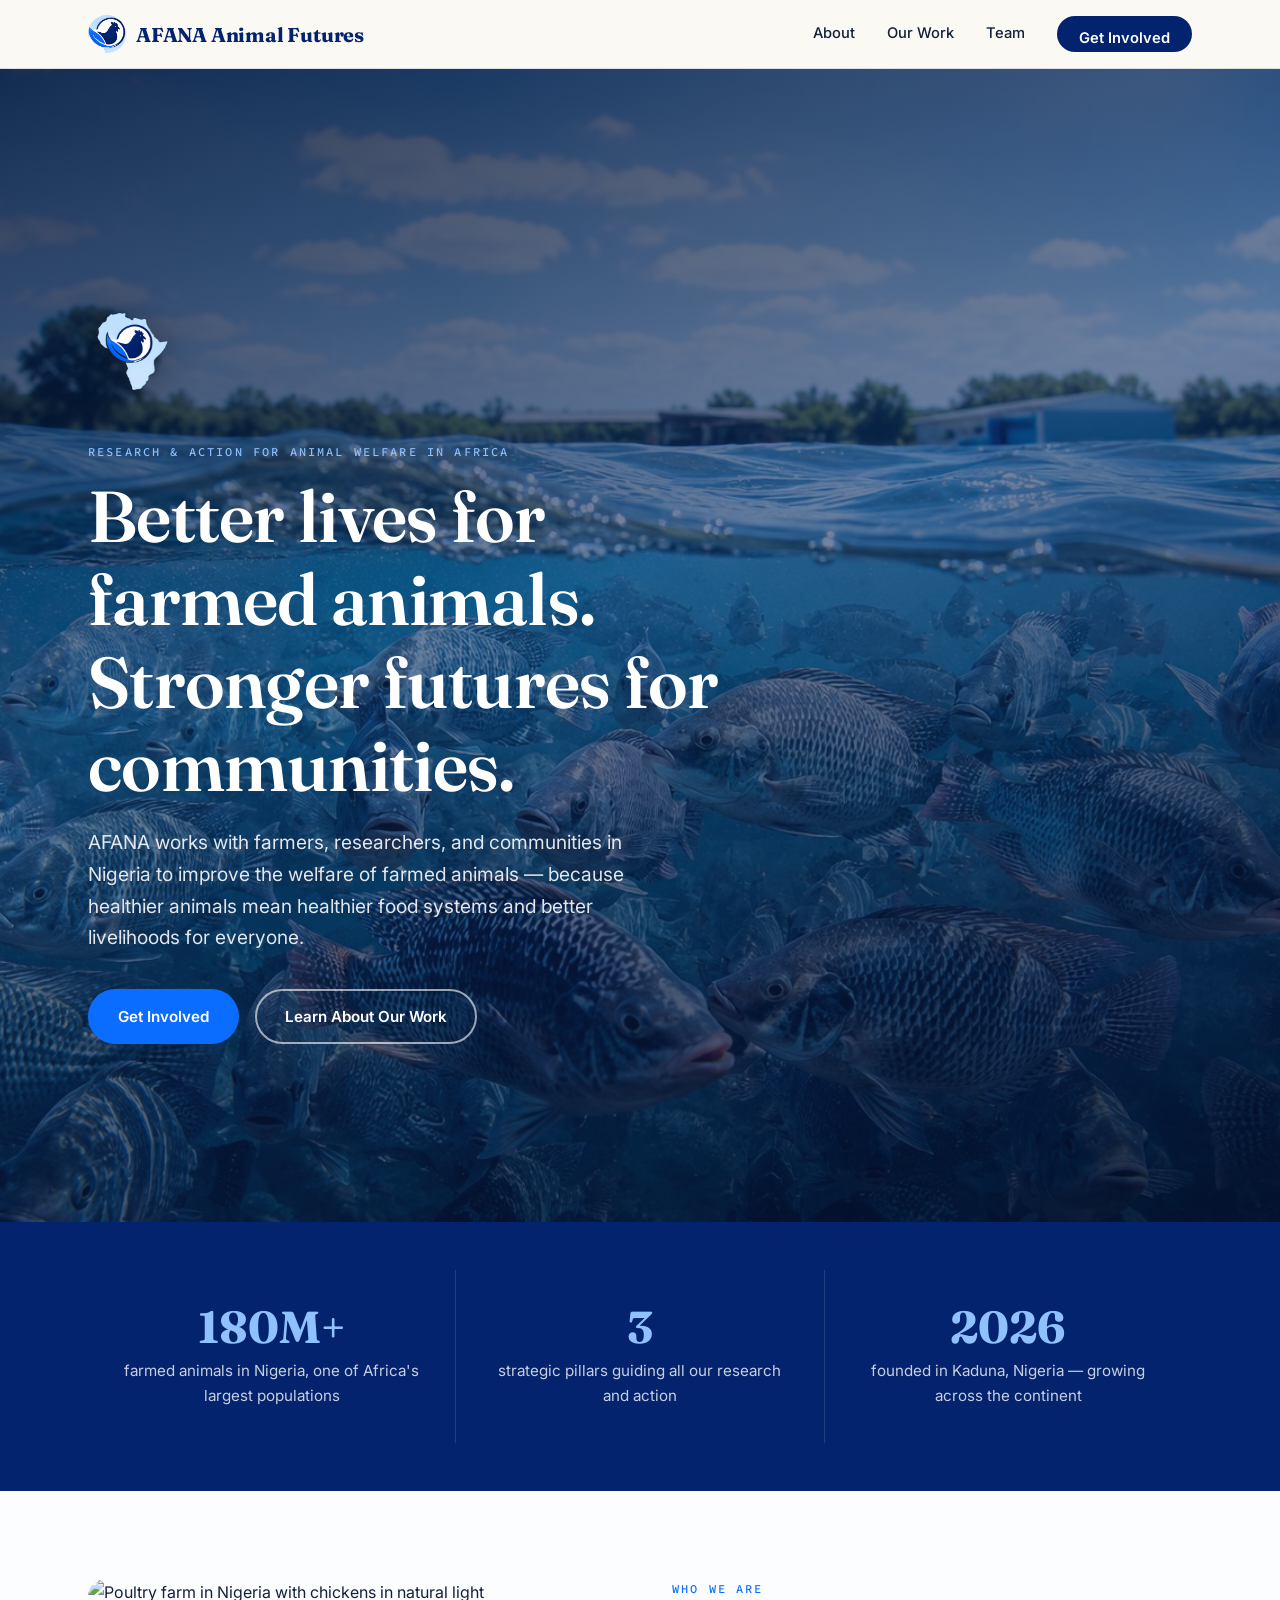
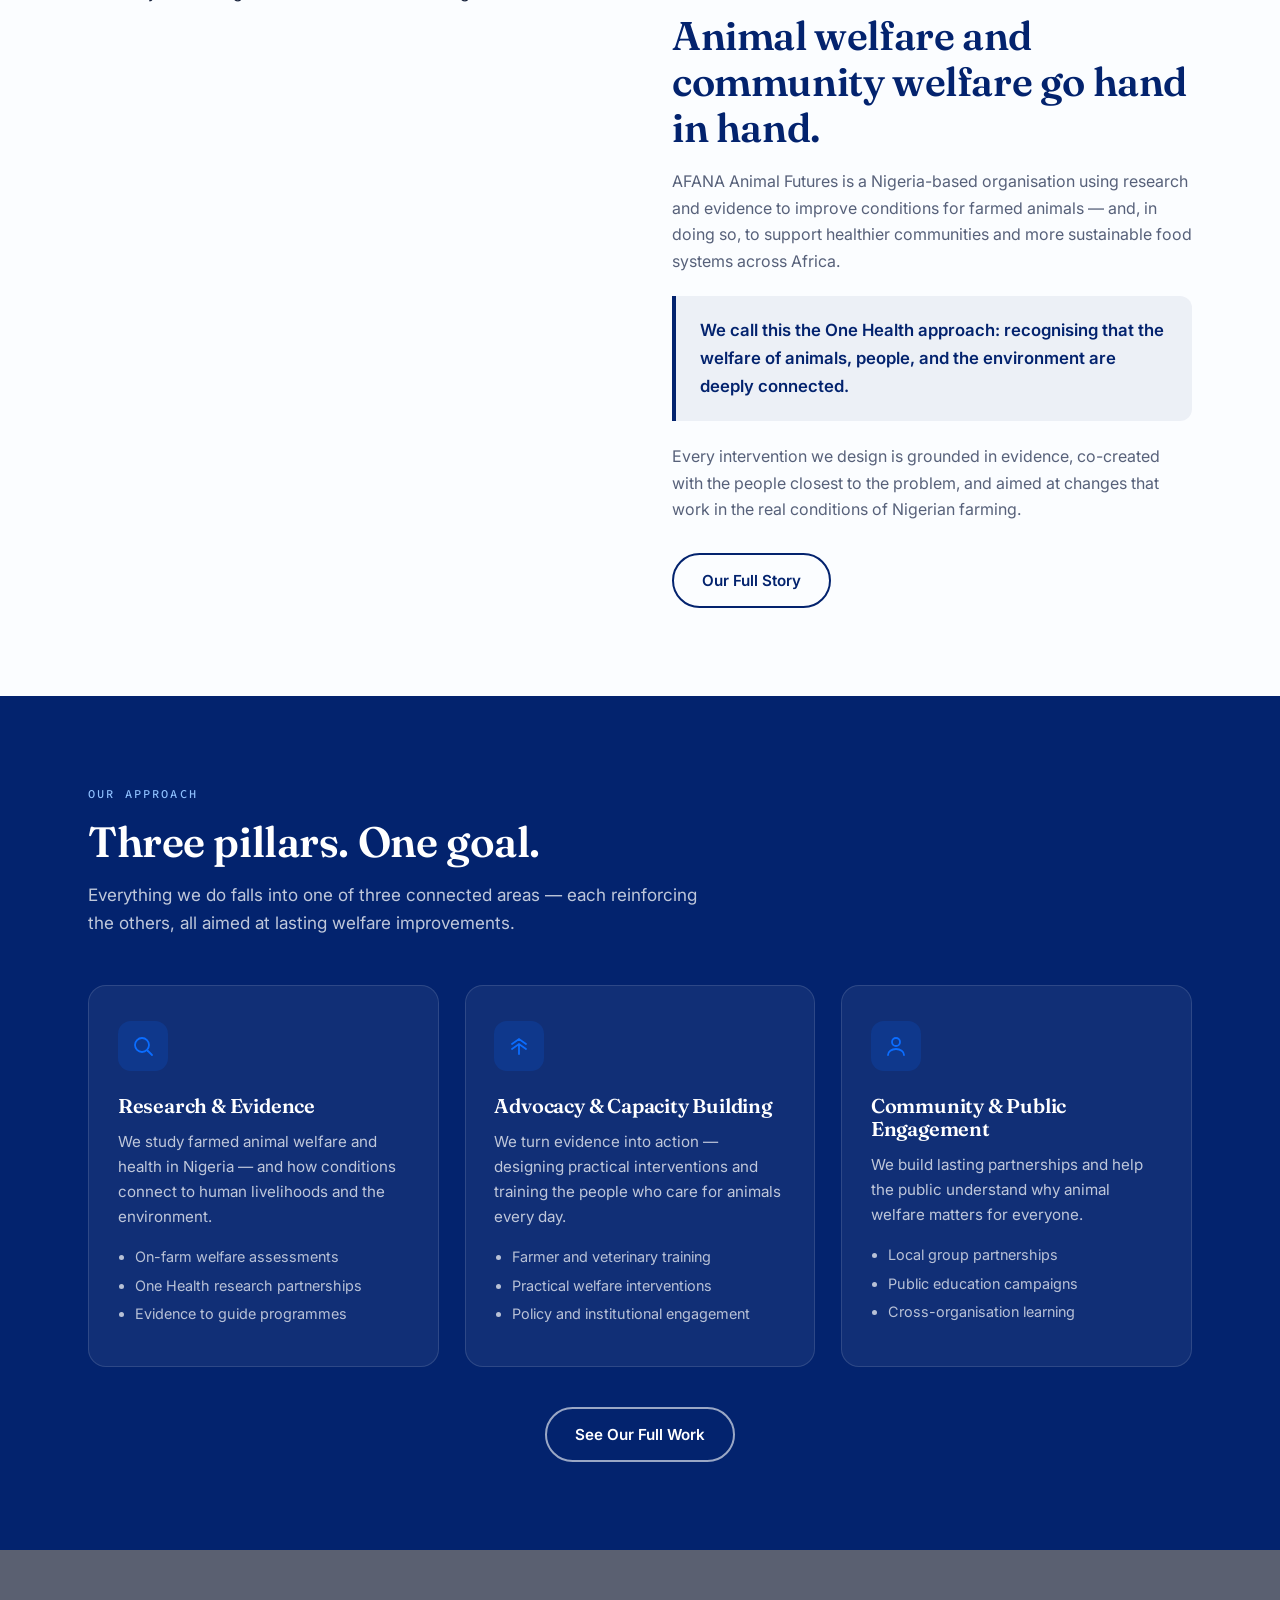
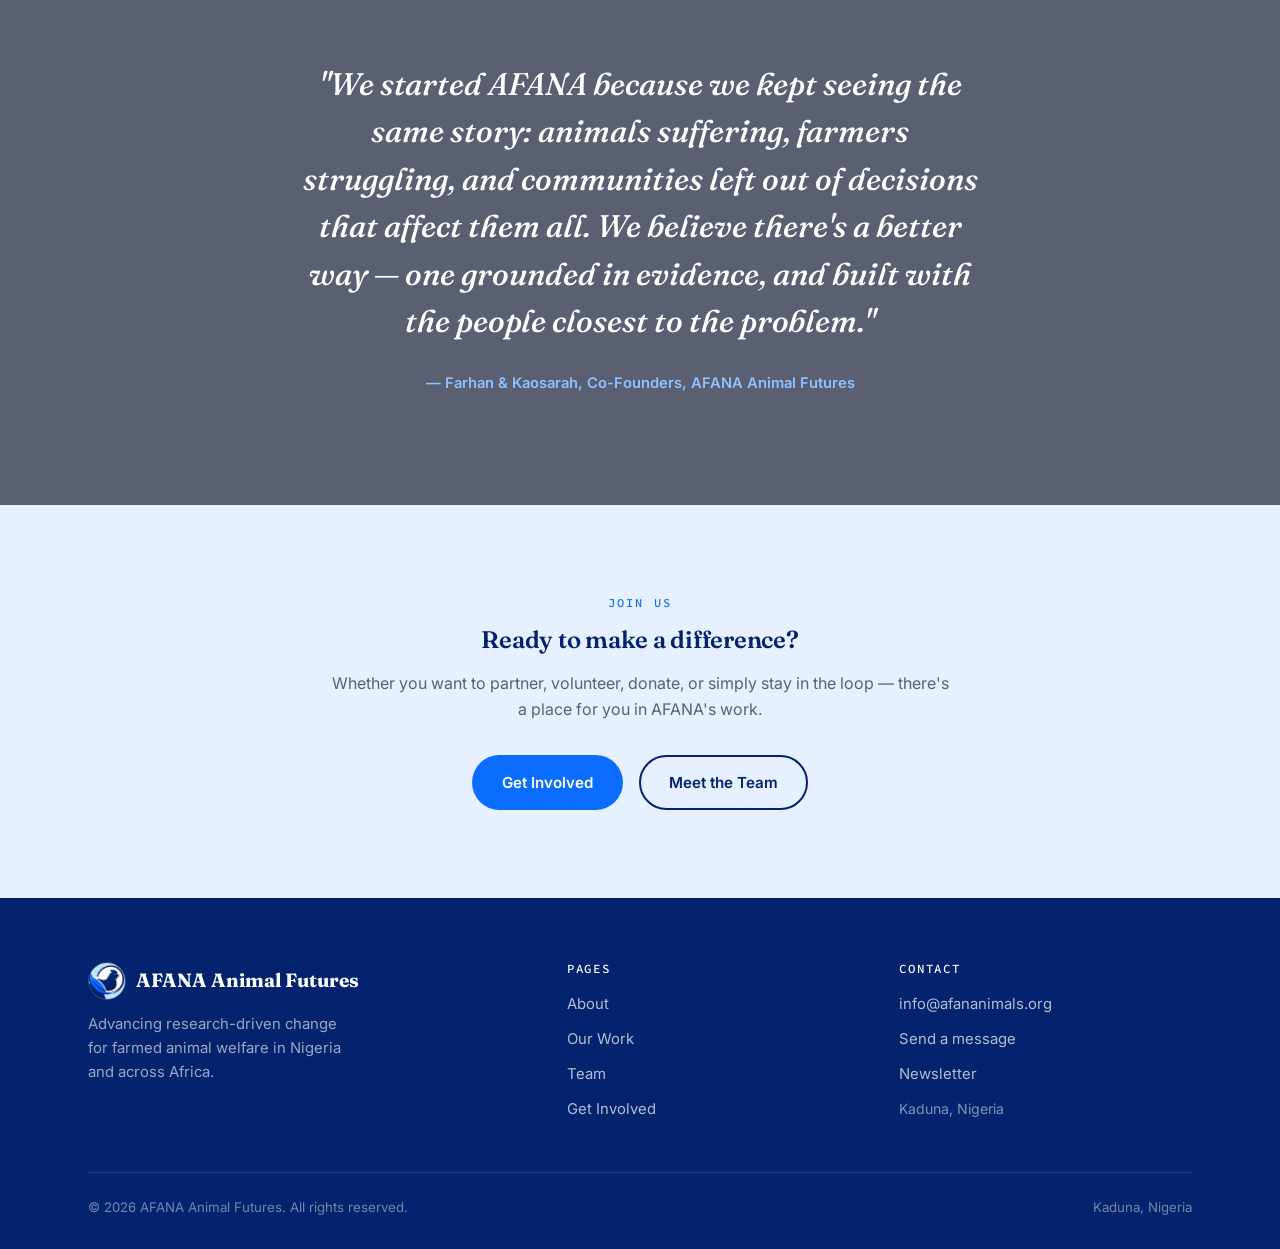
==== index.html @ f8be4414 "Add files via upload" ====
<!DOCTYPE html>
<html lang="en">
<head>
<meta charset="UTF-8">
<meta name="viewport" content="width=device-width, initial-scale=1.0">
<title>AFANA Animal Futures — Animal Welfare in Nigeria</title>
<meta name="description" content="AFANA Animal Futures uses research and action to improve the welfare of farmed animals in Nigeria — creating better outcomes for animals, farmers, and communities.">
<link rel="icon" type="image/png" sizes="32x32" href="images/favicon-32.png?v=3">
<link rel="icon" type="image/png" sizes="192x192" href="images/favicon-192.png?v=3">
<link rel="apple-touch-icon" sizes="192x192" href="images/favicon-192.png?v=3">
<link rel="manifest" href="site.webmanifest?v=3">
<meta name="theme-color" content="#03236E">
<link rel="stylesheet" href="css/style.css">
</head>
<body>

<a href="#main" class="skip">Skip to content</a>

<header>
  <div class="nav-wrap">
    <a href="index.html" class="logo">
      <span class="logo-mark">
        <img src="images/afana-logo-icon.png" alt="">
      </span>
      AFANA Animal Futures
    </a>
    <nav class="main-nav" id="main-nav">
      <a href="about.html">About</a>
      <a href="our-work.html">Our Work</a>
      <a href="team.html">Team</a>
      <a href="get-involved.html" class="nav-cta">Get Involved</a>
    </nav>
    <button class="burger" id="burger" aria-label="Open menu" aria-expanded="false">
      <svg viewBox="0 0 24 24" fill="none" stroke="currentColor" stroke-width="2" stroke-linecap="round"><line x1="3" y1="6" x2="21" y2="6"/><line x1="3" y1="12" x2="21" y2="12"/><line x1="3" y1="18" x2="21" y2="18"/></svg>
    </button>
  </div>
</header>

<main id="main">

  <!-- HERO -->
  <section class="hero">
    <div class="hero-bg"></div>
    <div class="hero-inner">
      <img src="images/afana-logo.png" alt="AFANA Animal Futures logo" style="width:84px; height:auto; margin-bottom:1.8rem; filter:drop-shadow(0 6px 18px rgba(0,0,0,0.35));">
      <span class="eyebrow">Research &amp; Action for Animal Welfare in Africa</span>
      <h1>Better lives for farmed animals. Stronger futures for communities.</h1>
      <p class="lead">AFANA works with farmers, researchers, and communities in Nigeria to improve the welfare of farmed animals — because healthier animals mean healthier food systems and better livelihoods for everyone.</p>
      <div class="hero-btns">
        <a href="get-involved.html" class="btn btn-primary">Get Involved</a>
        <a href="about.html" class="btn btn-outline-white">Learn About Our Work</a>
      </div>
    </div>
  </section>

  <!-- STAT STRIP -->
  <div class="stat-strip">
    <div class="wrap">
      <div class="stat-grid">
        <div class="stat-item">
          <div class="stat-num">180M+</div>
          <div class="stat-label">farmed animals in Nigeria, one of Africa's largest populations</div>
        </div>
        <div class="stat-item">
          <div class="stat-num">3</div>
          <div class="stat-label">strategic pillars guiding all our research and action</div>
        </div>
        <div class="stat-item">
          <div class="stat-num">2026</div>
          <div class="stat-label">founded in Kaduna, Nigeria — growing across the continent</div>
        </div>
      </div>
    </div>
  </div>

  <!-- MISSION SNAPSHOT -->
  <section>
    <div class="wrap">
      <div class="split">
        <div class="split-img">
          <img src="https://images.unsplash.com/photo-1548550023-2bdb3c5beed7?auto=format&fit=crop&w=900&q=80" alt="Poultry farm in Nigeria with chickens in natural light" loading="lazy">
        </div>
        <div class="split-text">
          <span class="eyebrow">Who We Are</span>
          <h2>Animal welfare and community welfare go hand in hand.</h2>
          <p>AFANA Animal Futures is a Nigeria-based organisation using research and evidence to improve conditions for farmed animals — and, in doing so, to support healthier communities and more sustainable food systems across Africa.</p>
          <div class="highlight-box">
            <p>We call this the One Health approach: recognising that the welfare of animals, people, and the environment are deeply connected.</p>
          </div>
          <p>Every intervention we design is grounded in evidence, co-created with the people closest to the problem, and aimed at changes that work in the real conditions of Nigerian farming.</p>
          <a href="about.html" class="btn btn-outline-green" style="margin-top:1rem;">Our Full Story</a>
        </div>
      </div>
    </div>
  </section>

  <!-- PILLARS -->
  <section class="pillars-dark">
    <div class="wrap">
      <div class="section-head">
        <span class="eyebrow">Our Approach</span>
        <h2>Three pillars. One goal.</h2>
        <p>Everything we do falls into one of three connected areas — each reinforcing the others, all aimed at lasting welfare improvements.</p>
      </div>
      <div class="pillar-grid">
        <div class="pillar-card">
          <div class="pillar-icon">
            <svg viewBox="0 0 24 24" fill="none" stroke="currentColor" stroke-width="1.8" stroke-linecap="round"><circle cx="11" cy="11" r="7"/><line x1="16.5" y1="16.5" x2="21" y2="21"/></svg>
          </div>
          <h3>Research &amp; Evidence</h3>
          <p>We study farmed animal welfare and health in Nigeria — and how conditions connect to human livelihoods and the environment.</p>
          <ul>
            <li>On-farm welfare assessments</li>
            <li>One Health research partnerships</li>
            <li>Evidence to guide programmes</li>
          </ul>
        </div>
        <div class="pillar-card">
          <div class="pillar-icon">
            <svg viewBox="0 0 24 24" fill="none" stroke="currentColor" stroke-width="1.8" stroke-linecap="round"><path d="M12 20V10M5 15l7-5 7 5M5 10l7-5 7 5"/></svg>
          </div>
          <h3>Advocacy &amp; Capacity Building</h3>
          <p>We turn evidence into action — designing practical interventions and training the people who care for animals every day.</p>
          <ul>
            <li>Farmer and veterinary training</li>
            <li>Practical welfare interventions</li>
            <li>Policy and institutional engagement</li>
          </ul>
        </div>
        <div class="pillar-card">
          <div class="pillar-icon">
            <svg viewBox="0 0 24 24" fill="none" stroke="currentColor" stroke-width="1.8" stroke-linecap="round"><circle cx="12" cy="8" r="4"/><path d="M4 21c0-3.5 3.5-6 8-6s8 2.5 8 6"/></svg>
          </div>
          <h3>Community &amp; Public Engagement</h3>
          <p>We build lasting partnerships and help the public understand why animal welfare matters for everyone.</p>
          <ul>
            <li>Local group partnerships</li>
            <li>Public education campaigns</li>
            <li>Cross-organisation learning</li>
          </ul>
        </div>
      </div>
      <div style="text-align:center; margin-top:2.5rem;">
        <a href="our-work.html" class="btn btn-outline-white">See Our Full Work</a>
      </div>
    </div>
  </section>

  <!-- QUOTE -->
  <div class="quote-band">
    <div class="quote-inner">
      <blockquote>"We started AFANA because we kept seeing the same story: animals suffering, farmers struggling, and communities left out of decisions that affect them all. We believe there's a better way — one grounded in evidence, and built with the people closest to the problem."</blockquote>
      <cite>— Farhan &amp; Kaosarah, Co-Founders, AFANA Animal Futures</cite>
    </div>
  </div>

  <!-- CTA BAND -->
  <section style="background:var(--clay-light);">
    <div class="wrap" style="text-align:center; max-width:680px;">
      <span class="eyebrow">Join Us</span>
      <h2 style="margin-bottom:1rem;">Ready to make a difference?</h2>
      <p style="color:var(--ink-soft); margin-bottom:2rem;">Whether you want to partner, volunteer, donate, or simply stay in the loop — there's a place for you in AFANA's work.</p>
      <div style="display:flex; gap:1rem; justify-content:center; flex-wrap:wrap;">
        <a href="get-involved.html" class="btn btn-primary">Get Involved</a>
        <a href="team.html" class="btn btn-outline-green">Meet the Team</a>
      </div>
    </div>
  </section>

</main>

<footer>
  <div class="wrap">
    <div class="footer-grid">
      <div>
        <div class="footer-logo">
          <span class="logo-mark"><img src="images/afana-logo-icon.png" alt=""></span>
          AFANA Animal Futures
        </div>
        <p class="footer-tagline">Advancing research-driven change for farmed animal welfare in Nigeria and across Africa.</p>
      </div>
      <div class="footer-col">
        <h4>Pages</h4>
        <a href="about.html">About</a>
        <a href="our-work.html">Our Work</a>
        <a href="team.html">Team</a>
        <a href="get-involved.html">Get Involved</a>
      </div>
      <div class="footer-col">
        <h4>Contact</h4>
        <a href="mailto:info@afananimals.org">info@afananimals.org</a>
        <a href="get-involved.html#contact">Send a message</a>
        <a href="get-involved.html#newsletter">Newsletter</a>
        <p style="font-size:0.88rem; color:rgba(255,255,255,0.5); margin-top:0.3rem;">Kaduna, Nigeria</p>
      </div>
    </div>
    <div class="footer-bottom">
      <span>© 2026 AFANA Animal Futures. All rights reserved.</span>
      <span>Kaduna, Nigeria</span>
    </div>
  </div>
</footer>

<script src="js/main.js"></script>
</body>
</html>
---- css/style.css ----
@import url('https://fonts.googleapis.com/css2?family=Fraunces:opsz,wght@9..144,400;9..144,500;9..144,600;9..144,700&family=Inter:wght@400;500;600;700&family=Source+Code+Pro:wght@500&display=swap');

:root {
  /* Brand colors sampled directly from the new AFANA logo */
  --navy-deep: #03236E;       /* hen + ring — primary brand color */
  --navy-mid: #0B4FA8;        /* lighter navy for hover states */
  --bright-blue: #0B6DFF;     /* swoosh — accent / action color */
  --bright-blue-dark: #0856CC;
  --sky: #DCEEFF;             /* Africa silhouette — light background */
  --sky-light: #FBFDFF;       /* circle white — lightest surface */
  --cream-card: #FFFFFF;
  --navy-light: rgba(3,35,110,0.06);
  --sky-accent: #8FC1FF; /* light accent for text on dark navy backgrounds */

  /* Mapped to old variable names so existing rules still work */
  --green-deep: var(--navy-deep);
  --green-mid: var(--navy-mid);
  --green-light: var(--navy-light);
  --clay: var(--bright-blue);
  --clay-light: #E6F0FF;
  --gold: var(--bright-blue);
  --paper: var(--sky-light);
  --ink: #15203A;
  --ink-soft: #57617A;
  --line: rgba(3,35,110,0.13);
  --max: 1160px;
  --radius: 18px;
}

*, *::before, *::after { margin: 0; padding: 0; box-sizing: border-box; }
html { scroll-behavior: smooth; font-size: 16px; }
body {
  font-family: 'Inter', sans-serif;
  color: var(--ink);
  background: var(--paper);
  line-height: 1.65;
  -webkit-font-smoothing: antialiased;
}
img { max-width: 100%; display: block; }
a { color: inherit; text-decoration: none; }
ul { list-style: none; }

h1,h2,h3,h4 {
  font-family: 'Fraunces', serif;
  font-weight: 600;
  line-height: 1.15;
  letter-spacing: -0.01em;
  color: var(--green-deep);
}

.eyebrow {
  font-family: 'Source Code Pro', monospace;
  font-size: 0.75rem;
  font-weight: 500;
  letter-spacing: 0.18em;
  text-transform: uppercase;
  color: var(--clay);
  display: block;
  margin-bottom: 0.85rem;
}

.wrap { max-width: var(--max); margin: 0 auto; padding: 0 28px; }
section { padding: 88px 0; }
.section-head { margin-bottom: 3rem; }
.section-head h2 { font-size: clamp(1.9rem, 3.5vw, 2.65rem); margin-bottom: 0.9rem; }
.section-head p { color: var(--ink-soft); font-size: 1.07rem; max-width: 58ch; }

/* ── Skip link ── */
.skip {
  position: absolute; left: -9999px; top: auto; width: 1px; height: 1px;
  overflow: hidden; background: var(--green-deep); color: #fff; padding: 10px 18px; z-index: 500;
}
.skip:focus { left: 8px; top: 8px; width: auto; height: auto; overflow: visible; }

/* ══════════════════════════════
   HEADER / NAV
══════════════════════════════ */
header {
  position: sticky; top: 0; z-index: 200;
  background: rgba(251,249,244,0.94);
  backdrop-filter: blur(10px);
  border-bottom: 1px solid var(--line);
}
.nav-wrap {
  display: flex; align-items: center; justify-content: space-between;
  max-width: var(--max); margin: 0 auto; padding: 15px 28px;
}
.logo {
  display: flex; align-items: center; gap: 10px;
  font-family: 'Fraunces', serif; font-weight: 700; font-size: 1.25rem;
  color: var(--green-deep); letter-spacing: -0.01em;
}
.logo-mark {
  width: 38px; height: 38px; border-radius: 50%;
  overflow: hidden; flex-shrink: 0;
  display: flex; align-items: center; justify-content: center;
}
.logo-mark img { width: 100%; height: 100%; object-fit: cover; }

nav.main-nav { display: flex; align-items: center; gap: 2rem; }
.main-nav a {
  font-size: 0.92rem; font-weight: 500; color: var(--ink);
  transition: color 0.15s; position: relative; padding-bottom: 2px;
}
.main-nav a::after {
  content: ''; position: absolute; left: 0; bottom: -4px;
  width: 0; height: 2px; background: var(--clay); transition: width 0.2s;
}
.main-nav a:hover { color: var(--green-deep); }
.main-nav a:hover::after, .main-nav a.active::after { width: 100%; }
.main-nav a.active { color: var(--green-deep); }

.nav-cta {
  background: var(--green-deep) !important; color: #fff !important;
  padding: 10px 22px; border-radius: 999px; font-weight: 600 !important;
  transition: background 0.2s !important;
}
.nav-cta::after { display: none !important; }
.nav-cta:hover { background: var(--green-mid) !important; }

.burger {
  display: none; background: none; border: none; cursor: pointer;
  padding: 6px; color: var(--green-deep);
}
.burger svg { width: 24px; height: 24px; }

/* ══════════════════════════════
   BUTTONS
══════════════════════════════ */
.btn {
  display: inline-flex; align-items: center; gap: 8px;
  padding: 13px 28px; border-radius: 999px;
  font-family: 'Inter', sans-serif; font-weight: 600; font-size: 0.95rem;
  border: 2px solid transparent; cursor: pointer;
  transition: all 0.2s; text-decoration: none;
}
.btn-primary { background: var(--clay); color: #fff; }
.btn-primary:hover { background: #b3622e; transform: translateY(-1px); }
.btn-green { background: var(--green-deep); color: #fff; }
.btn-green:hover { background: var(--green-mid); transform: translateY(-1px); }
.btn-outline-green { border-color: var(--green-deep); color: var(--green-deep); background: transparent; }
.btn-outline-green:hover { background: var(--green-deep); color: #fff; }
.btn-outline-white { border-color: rgba(255,255,255,0.6); color: #fff; }
.btn-outline-white:hover { border-color: #fff; background: rgba(255,255,255,0.1); }

/* ══════════════════════════════
   HERO (home)
══════════════════════════════ */
.hero {
  position: relative; min-height: 90vh;
  display: flex; align-items: center; color: #fff; overflow: hidden;
}
.hero-bg {
  position: absolute; inset: 0;
  background: url('../images/hero-fish-pond.jpg') center 60%/cover no-repeat;
}
.hero-bg::after {
  content: ''; position: absolute; inset: 0;
  background: linear-gradient(160deg, rgba(3,15,45,0.82) 0%, rgba(11,40,90,0.55) 45%, rgba(3,15,45,0.85) 100%);
}
.hero-inner {
  position: relative; z-index: 2;
  max-width: var(--max); margin: 0 auto; padding: 130px 28px 90px; width: 100%;
}
.hero .eyebrow { color: var(--sky-accent); }
.hero h1 {
  font-size: clamp(2.6rem, 6vw, 4.5rem);
  color: #fff; max-width: 14ch; margin-bottom: 1.3rem;
}
.hero .lead {
  font-size: clamp(1.05rem, 1.5vw, 1.22rem);
  color: rgba(255,255,255,0.88); max-width: 46ch; margin-bottom: 2.2rem;
}
.hero-btns { display: flex; gap: 1rem; flex-wrap: wrap; }

/* ══════════════════════════════
   STAT STRIP
══════════════════════════════ */
.stat-strip { background: var(--green-deep); padding: 48px 0; }
.stat-grid {
  display: grid; grid-template-columns: repeat(3, 1fr);
  gap: 1px; background: rgba(255,255,255,0.12);
}
.stat-item {
  background: var(--green-deep); padding: 2.2rem 2rem; text-align: center;
}
.stat-num {
  font-family: 'Fraunces', serif; font-size: 2.8rem; font-weight: 700;
  color: var(--sky-accent); line-height: 1; margin-bottom: 0.5rem;
}
.stat-label { color: rgba(255,255,255,0.78); font-size: 0.95rem; }

/* ══════════════════════════════
   PILLAR CARDS
══════════════════════════════ */
.pillars-dark { background: var(--green-deep); }
.pillars-dark .eyebrow { color: var(--sky-accent); }
.pillars-dark .section-head h2 { color: #fff; }
.pillars-dark .section-head p { color: rgba(255,255,255,0.75); }

.pillar-grid { display: grid; grid-template-columns: repeat(3,1fr); gap: 1.6rem; }
.pillar-card {
  background: rgba(255,255,255,0.06);
  border: 1px solid rgba(255,255,255,0.12);
  border-radius: var(--radius); padding: 2.2rem 1.8rem;
  transition: background 0.2s, transform 0.2s;
}
.pillar-card:hover { background: rgba(255,255,255,0.1); transform: translateY(-4px); }
.pillar-icon {
  width: 50px; height: 50px; border-radius: 13px;
  background: rgba(11,109,255,0.16);
  display: flex; align-items: center; justify-content: center; margin-bottom: 1.4rem;
}
.pillar-icon svg { width: 24px; height: 24px; color: var(--gold); }
.pillar-card h3 { color: #fff; font-size: 1.25rem; margin-bottom: 0.75rem; }
.pillar-card p { color: rgba(255,255,255,0.73); font-size: 0.95rem; margin-bottom: 1rem; }
.pillar-card ul { padding-left: 1.1rem; }
.pillar-card ul li { color: rgba(255,255,255,0.7); font-size: 0.9rem; margin-bottom: 0.3rem; list-style: disc; }

/* ══════════════════════════════
   PROJECT CARDS
══════════════════════════════ */
.project-grid { display: grid; grid-template-columns: repeat(3,1fr); gap: 1.6rem; }
.project-card {
  border: 1px solid var(--line); border-radius: var(--radius);
  overflow: hidden; background: #fff;
  transition: box-shadow 0.2s, transform 0.2s;
}
.project-card:hover { box-shadow: 0 14px 36px rgba(31,77,59,0.1); transform: translateY(-3px); }
.project-img {
  height: 175px; background-size: cover; background-position: center; position: relative;
}
.project-tag {
  position: absolute; top: 14px; left: 14px;
  background: rgba(255,255,255,0.93); color: var(--green-deep);
  font-family: 'Source Code Pro', monospace; font-size: 0.68rem;
  font-weight: 600; letter-spacing: 0.1em; text-transform: uppercase;
  padding: 5px 12px; border-radius: 999px;
}
.project-body { padding: 1.6rem; }
.project-body h3 { font-size: 1.1rem; margin-bottom: 0.55rem; }
.project-body p { color: var(--ink-soft); font-size: 0.93rem; }

/* ══════════════════════════════
   TEAM CARDS + MODAL
══════════════════════════════ */
.team-grid { display: grid; grid-template-columns: repeat(4,1fr); gap: 1.6rem; }
.team-card {
  cursor: pointer; background: none; border: none;
  font-family: inherit; text-align: left; padding: 0;
  border-radius: var(--radius); transition: transform 0.2s;
}
.team-card:hover { transform: translateY(-4px); }
.team-photo {
  aspect-ratio: 1; border-radius: var(--radius); overflow: hidden;
  background: var(--sand); position: relative; margin-bottom: 1rem;
}
.team-photo img { width: 100%; height: 100%; object-fit: cover; }
.photo-hint {
  position: absolute; inset: 0;
  display: flex; align-items: center; justify-content: center;
  background: rgba(31,77,59,0); opacity: 0; transition: all 0.2s;
  color: #fff; font-family: 'Source Code Pro', monospace;
  font-size: 0.75rem; letter-spacing: 0.12em; text-transform: uppercase;
}
.team-card:hover .photo-hint { opacity: 1; background: rgba(31,77,59,0.48); }
.team-card h3 { font-size: 1.08rem; margin-bottom: 0.2rem; }
.team-card .role { font-size: 0.84rem; color: var(--clay); font-weight: 600; display: block; }

.modal-backdrop {
  position: fixed; inset: 0; z-index: 400;
  background: rgba(8,16,40,0.6);
  display: flex; align-items: center; justify-content: center; padding: 24px;
  opacity: 0; visibility: hidden; transition: opacity 0.22s;
}
.modal-backdrop.open { opacity: 1; visibility: visible; }
.modal-box {
  background: var(--paper); border-radius: 22px;
  max-width: 660px; width: 100%; max-height: 88vh; overflow-y: auto;
  display: grid; grid-template-columns: 210px 1fr;
  box-shadow: 0 32px 64px rgba(0,0,0,0.28);
  transform: translateY(18px); transition: transform 0.25s;
}
.modal-backdrop.open .modal-box { transform: translateY(0); }
.modal-img { background: var(--sand); }
.modal-img img { width: 100%; height: 100%; object-fit: cover; min-height: 210px; border-radius: 22px 0 0 22px; }
.modal-content { padding: 2rem 2.2rem; position: relative; }
.modal-close {
  position: absolute; top: 1.1rem; right: 1.1rem;
  background: var(--sand); border: none; border-radius: 50%;
  width: 32px; height: 32px; cursor: pointer; color: var(--green-deep);
  display: flex; align-items: center; justify-content: center; transition: background 0.15s;
}
.modal-close:hover { background: var(--line); }
.modal-content h3 { font-size: 1.4rem; padding-right: 2.5rem; margin-bottom: 0.2rem; }
.modal-content .role { color: var(--clay); font-weight: 600; font-size: 0.9rem; display: block; margin-bottom: 1.1rem; }
.modal-content p { color: var(--ink-soft); font-size: 0.95rem; margin-bottom: 0.75rem; }

/* ══════════════════════════════
   QUOTE SECTION
══════════════════════════════ */
.quote-band {
  position: relative; color: #fff; padding: 110px 0;
  background: url('https://images.unsplash.com/photo-1500595046743-cd271d694d30?auto=format&fit=crop&w=1800&q=75') center/cover no-repeat;
}
.quote-band::after { content: ''; position: absolute; inset: 0; background: rgba(8,16,40,0.66); }
.quote-inner { position: relative; z-index: 2; max-width: 740px; margin: 0 auto; text-align: center; padding: 0 28px; }
.quote-inner blockquote {
  font-family: 'Fraunces', serif; font-style: italic; font-weight: 500;
  font-size: clamp(1.35rem, 2.8vw, 1.95rem); line-height: 1.52; margin-bottom: 1.5rem;
}
.quote-inner cite { color: var(--sky-accent); font-size: 0.92rem; font-style: normal; font-weight: 600; }

/* ══════════════════════════════
   ABOUT PAGE — SPLIT
══════════════════════════════ */
.split { display: grid; grid-template-columns: 1fr 1fr; gap: 4rem; align-items: start; }
.split-img { border-radius: var(--radius); overflow: hidden; }
.split-img img { width: 100%; height: 420px; object-fit: cover; }
.split-text h2 { font-size: clamp(1.8rem,3.2vw,2.5rem); margin-bottom: 1.1rem; }
.split-text p { color: var(--ink-soft); margin-bottom: 0.9rem; }
.split-text .highlight-box {
  background: var(--green-light); border-left: 4px solid var(--green-deep);
  padding: 1.3rem 1.5rem; border-radius: 0 12px 12px 0; margin: 1.4rem 0;
}
.split-text .highlight-box p { color: var(--green-deep); font-weight: 600; font-size: 1.05rem; margin: 0; }
.citations { margin-top: 1.4rem; font-size: 0.78rem; color: #8b9a92; border-top: 1px solid var(--line); padding-top: 0.9rem; }

/* Value cards */
.value-grid { display: grid; grid-template-columns: repeat(3,1fr); gap: 1.4rem; }
.value-card {
  background: var(--sand); border-radius: var(--radius); padding: 2rem 1.7rem;
  border: 1px solid var(--line);
}
.value-icon { font-size: 1.8rem; margin-bottom: 1rem; }
.value-card h3 { font-size: 1.1rem; margin-bottom: 0.6rem; }
.value-card p { color: var(--ink-soft); font-size: 0.93rem; }

/* ══════════════════════════════
   FORMS (Get Involved page)
══════════════════════════════ */
.involve-layout { display: grid; grid-template-columns: 1fr 1fr; gap: 3rem; align-items: start; }

.form-card {
  background: #fff; border: 1px solid var(--line);
  border-radius: var(--radius); padding: 2.4rem;
}
.form-card h2 { font-size: 1.6rem; margin-bottom: 0.6rem; }
.form-card .sub { color: var(--ink-soft); margin-bottom: 1.8rem; font-size: 0.97rem; }

.form-group { display: flex; flex-direction: column; gap: 0.4rem; margin-bottom: 1.1rem; }
.form-group label { font-size: 0.84rem; font-weight: 600; color: var(--green-deep); }
.form-group input,
.form-group textarea,
.form-group select {
  padding: 12px 15px; border-radius: 10px;
  border: 1.5px solid var(--line);
  font-family: 'Inter', sans-serif; font-size: 0.95rem;
  background: var(--paper); color: var(--ink); transition: border-color 0.15s;
}
.form-group input:focus,
.form-group textarea:focus,
.form-group select:focus {
  outline: none; border-color: var(--green-mid);
  box-shadow: 0 0 0 3px rgba(46,107,82,0.1);
}
.form-group textarea { resize: vertical; min-height: 130px; }
.form-row-2 { display: grid; grid-template-columns: 1fr 1fr; gap: 0.8rem; }
.form-note { font-size: 0.8rem; color: var(--ink-soft); margin-top: 0.5rem; }

/* Success message */
.form-success {
  display: none; background: var(--green-light);
  border: 1px solid rgba(31,77,59,0.2); border-radius: 12px;
  padding: 1.2rem 1.5rem; color: var(--green-deep);
  font-weight: 600; margin-top: 1rem;
}
.form-success.show { display: block; }

/* Donate card */
.donate-card {
  background: var(--green-deep); border-radius: var(--radius); padding: 2.4rem;
  color: #fff; margin-bottom: 1.6rem;
}
.donate-card .eyebrow { color: var(--sky-accent); }
.donate-card h2 { color: #fff; font-size: 1.6rem; margin-bottom: 0.8rem; }
.donate-card p { color: rgba(255,255,255,0.8); margin-bottom: 1.5rem; font-size: 0.97rem; }

/* Newsletter aside card */
.newsletter-card {
  background: var(--sand); border: 1px solid var(--line);
  border-radius: var(--radius); padding: 2.4rem;
}
.newsletter-card h2 { font-size: 1.4rem; margin-bottom: 0.6rem; }
.newsletter-card p { color: var(--ink-soft); font-size: 0.95rem; margin-bottom: 1.4rem; }

/* ══════════════════════════════
   HERO PAGES (non-home)
══════════════════════════════ */
.page-hero {
  background: var(--green-deep); padding: 90px 0 70px; color: #fff;
}
.page-hero .eyebrow { color: var(--sky-accent); }
.page-hero h1 { color: #fff; font-size: clamp(2rem, 4.5vw, 3.2rem); margin-bottom: 0.9rem; max-width: 18ch; }
.page-hero p { color: rgba(255,255,255,0.82); font-size: 1.08rem; max-width: 52ch; }

/* ══════════════════════════════
   FOOTER
══════════════════════════════ */
footer {
  background: var(--green-deep); color: rgba(255,255,255,0.82);
  padding: 64px 0 30px;
}
.footer-grid { display: grid; grid-template-columns: 1.5fr 1fr 1fr; gap: 2.5rem; margin-bottom: 2.5rem; }
.footer-logo {
  display: flex; align-items: center; gap: 10px;
  font-family: 'Fraunces', serif; font-weight: 700; font-size: 1.2rem;
  color: #fff; margin-bottom: 0.85rem;
}
.footer-logo .logo-mark { background: transparent; border: 1px solid rgba(255,255,255,0.18); }
.footer-tagline { color: rgba(255,255,255,0.6); font-size: 0.93rem; max-width: 30ch; line-height: 1.6; }
.footer-col h4 {
  color: #fff; font-size: 0.78rem; letter-spacing: 0.14em;
  text-transform: uppercase; font-family: 'Source Code Pro', monospace;
  font-weight: 500; margin-bottom: 1rem;
}
.footer-col a {
  display: block; color: rgba(255,255,255,0.7); font-size: 0.93rem;
  margin-bottom: 0.65rem; transition: color 0.15s;
}
.footer-col a:hover { color: var(--sky-accent); }
.footer-bottom {
  border-top: 1px solid rgba(255,255,255,0.12); padding-top: 1.5rem;
  display: flex; justify-content: space-between; flex-wrap: wrap; gap: 0.8rem;
  font-size: 0.83rem; color: rgba(255,255,255,0.45);
}

/* ══════════════════════════════
   RESPONSIVE
══════════════════════════════ */
@media (max-width: 960px) {
  .burger { display: block; }
  nav.main-nav {
    display: none;
    position: fixed; top: 65px; left: 0; right: 0;
    background: var(--paper); flex-direction: column;
    align-items: stretch; padding: 1.5rem 28px 2rem; gap: 0;
    border-bottom: 1px solid var(--line);
    box-shadow: 0 12px 28px rgba(0,0,0,0.12);
    z-index: 199;
    max-height: calc(100vh - 65px); overflow-y: auto;
  }
  nav.main-nav.open { display: flex; }
  .main-nav a {
    width: 100%; padding: 0.9rem 0;
    border-bottom: 1px solid var(--line);
    font-size: 1rem;
  }
  .main-nav a::after { display: none; }
  .nav-cta {
    margin-top: 1rem; text-align: center;
    border-bottom: none !important; align-self: stretch;
  }
  .pillar-grid, .project-grid, .value-grid { grid-template-columns: 1fr; }
  .team-grid { grid-template-columns: repeat(2,1fr); }
  .split, .involve-layout { grid-template-columns: 1fr; gap: 2.5rem; }
  .footer-grid { grid-template-columns: 1fr 1fr; }
  .stat-grid { grid-template-columns: 1fr; background: transparent; gap: 0; }
  .stat-item { border-bottom: 1px solid rgba(255,255,255,0.1); }
  section { padding: 60px 0; }
  .hero-inner { padding: 90px 20px 60px; }
  .hero { min-height: 80vh; }
}
@media (max-width: 580px) {
  .team-grid { grid-template-columns: repeat(2,1fr); }
  .modal-box { grid-template-columns: 1fr; }
  .modal-img img { border-radius: 22px 22px 0 0; min-height: 200px; }
  .hero-btns { flex-direction: column; align-items: flex-start; }
  .form-row-2 { grid-template-columns: 1fr; }
  .footer-grid { grid-template-columns: 1fr; }
}
@media (prefers-reduced-motion: reduce) {
  *, *::before, *::after { transition: none !important; animation: none !important; }
}
a:focus-visible, button:focus-visible { outline: 2px solid var(--clay); outline-offset: 3px; }
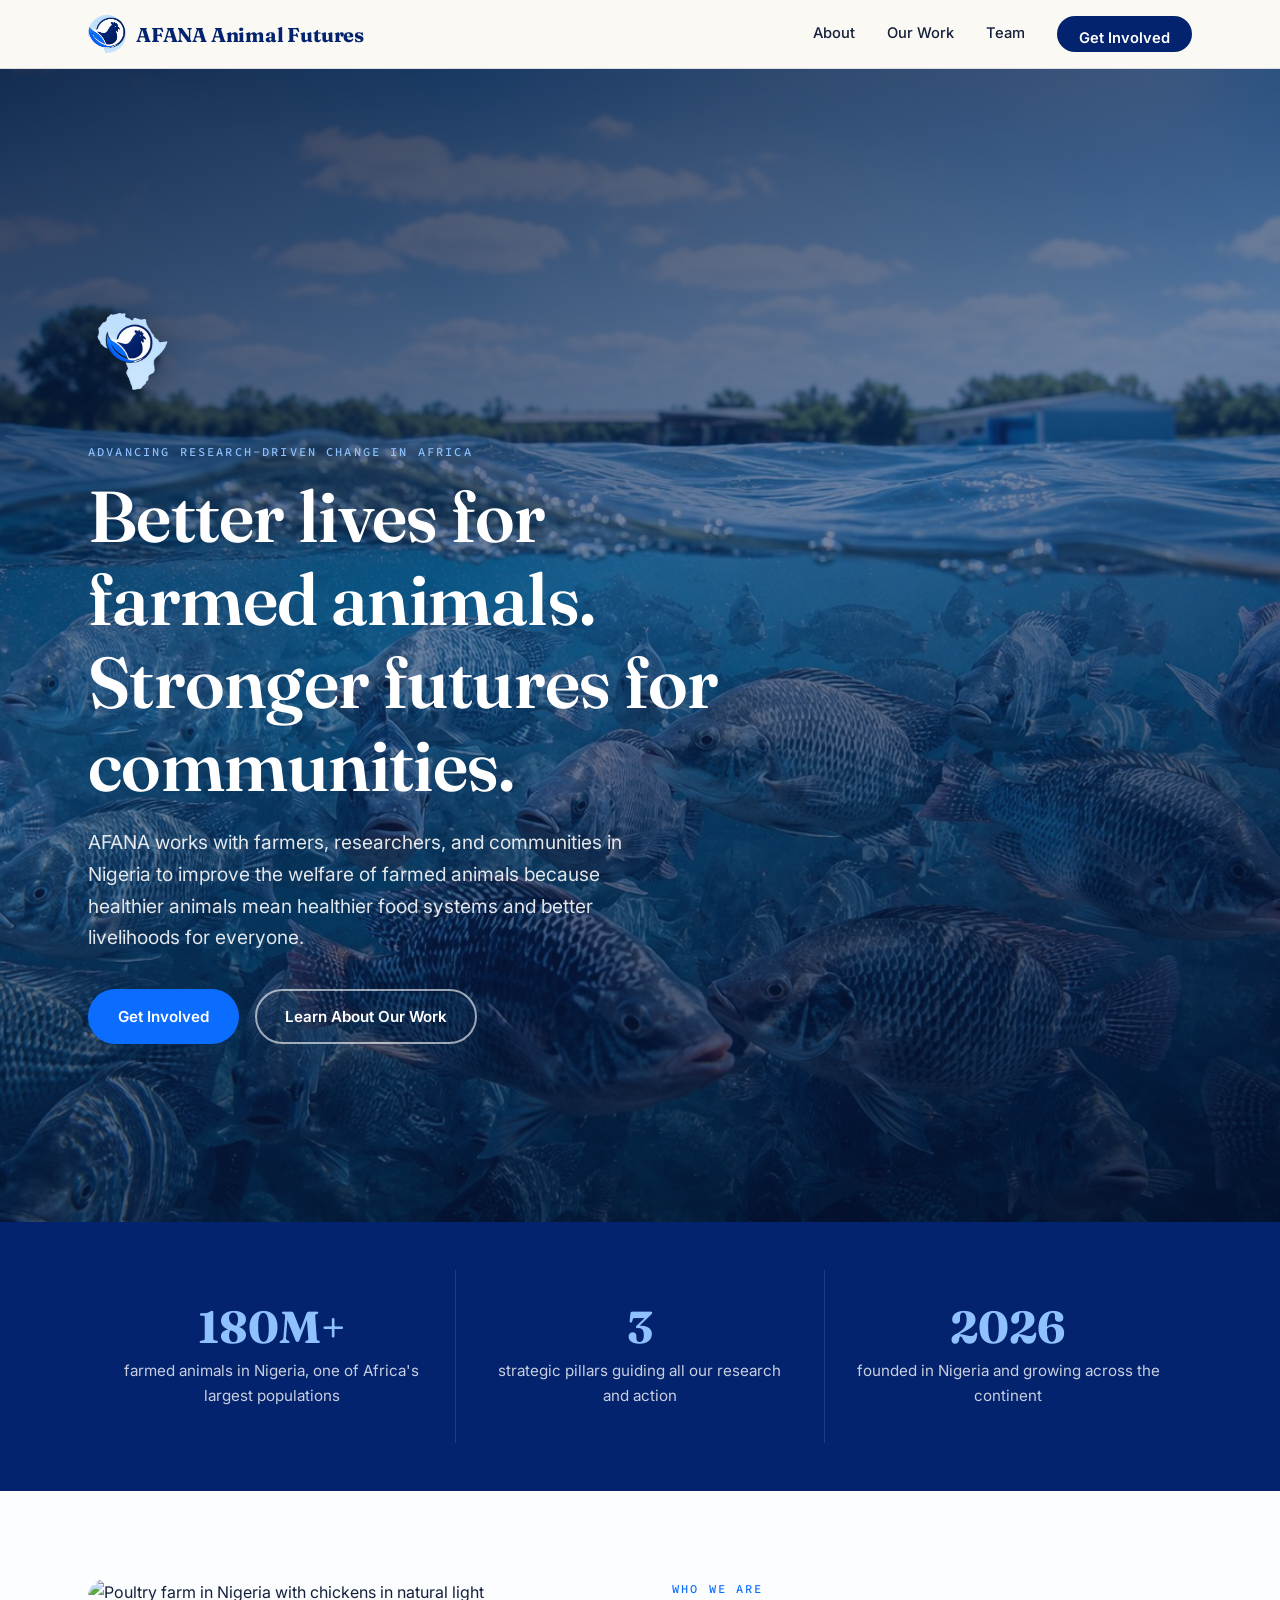
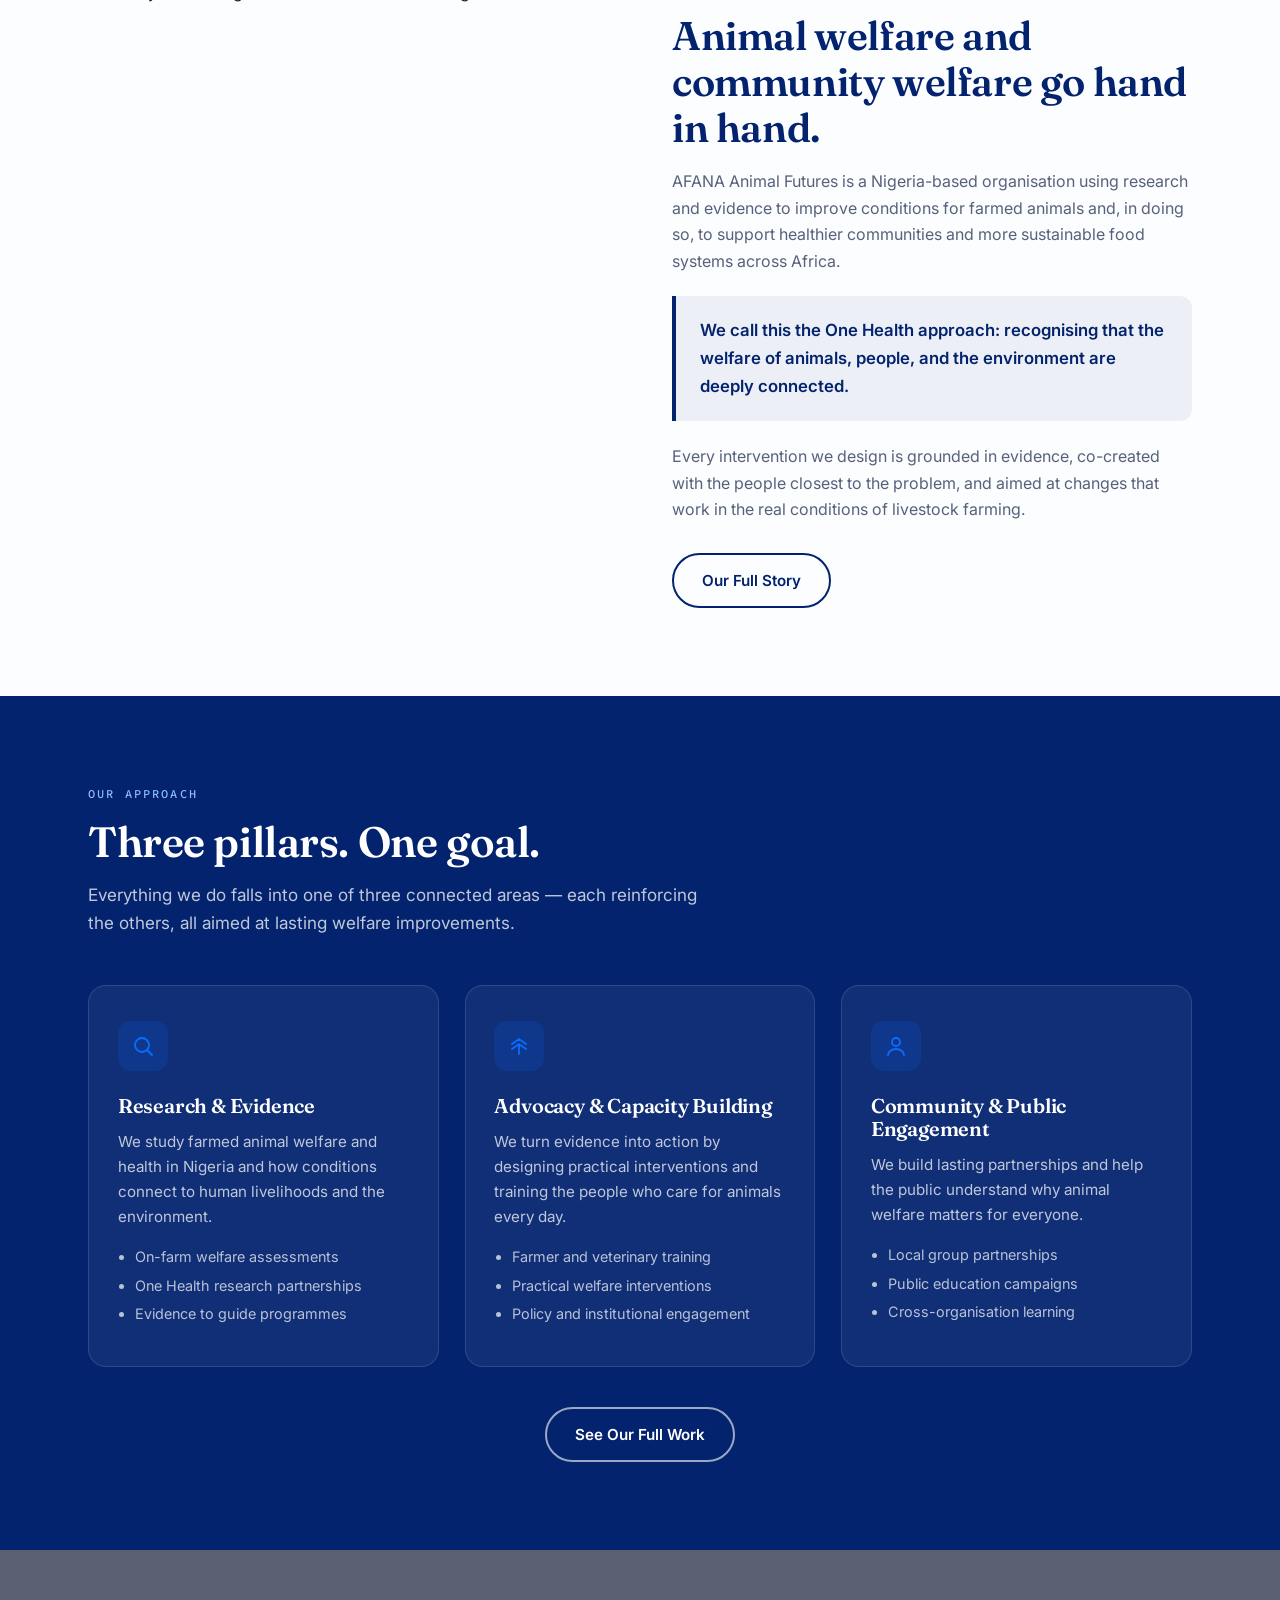
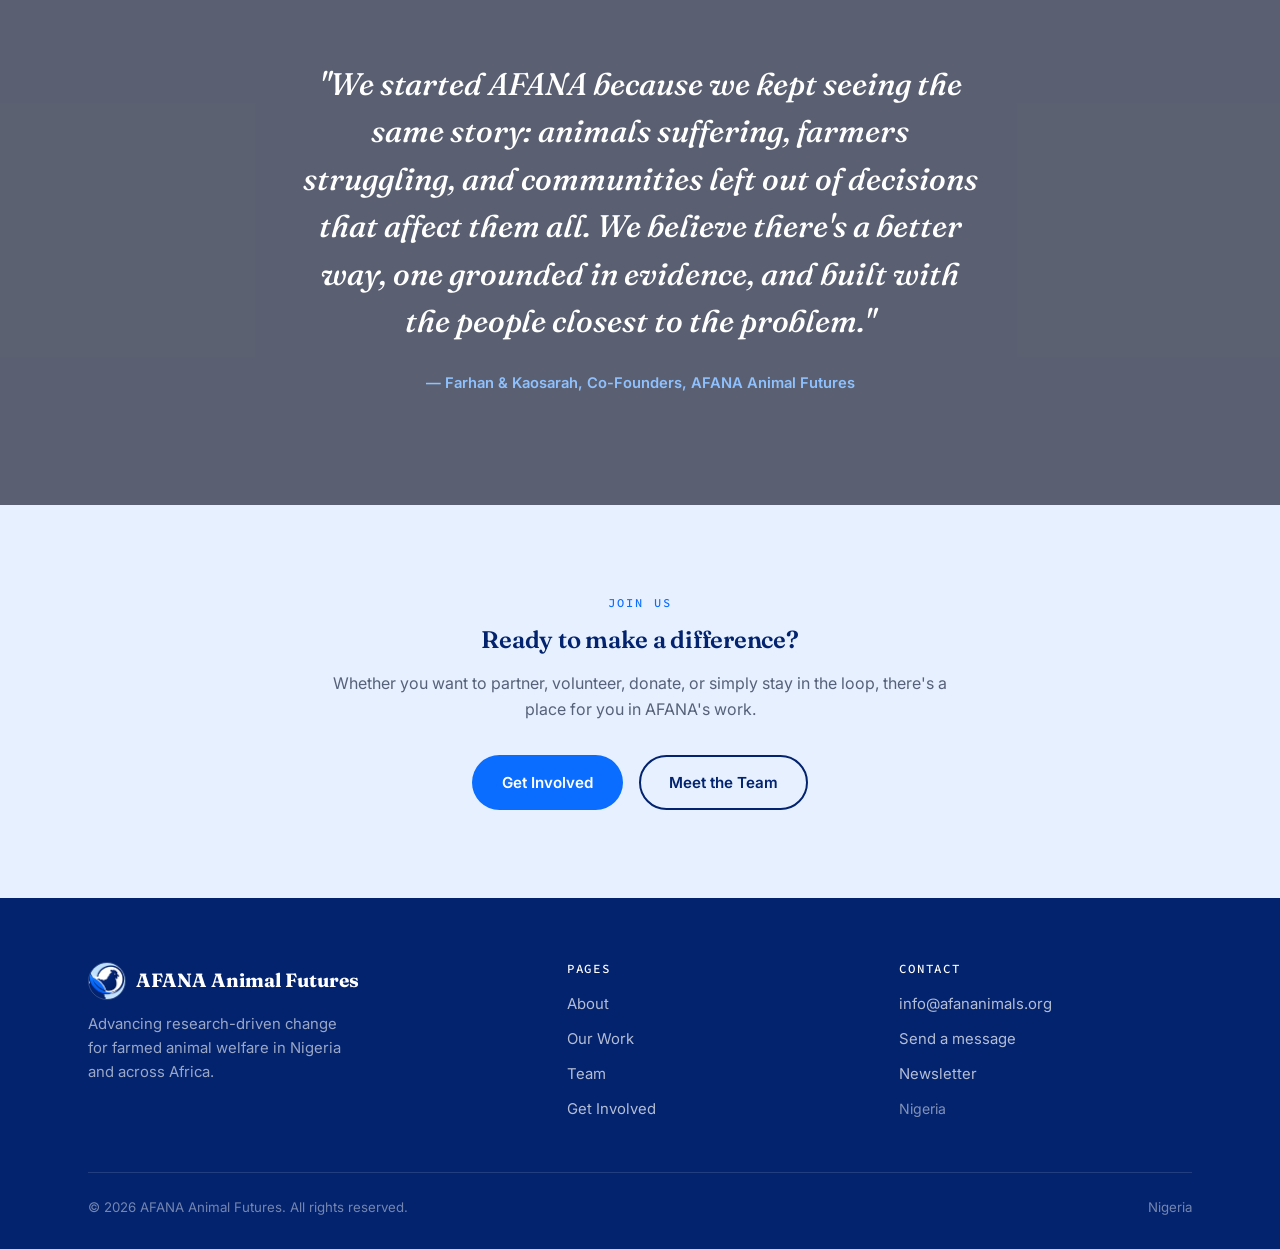
==== commit d0764cd4: "Update index.html" ====
--- a/index.html
+++ b/index.html
@@ -43,9 +43,9 @@
     <div class="hero-bg"></div>
     <div class="hero-inner">
       <img src="images/afana-logo.png" alt="AFANA Animal Futures logo" style="width:84px; height:auto; margin-bottom:1.8rem; filter:drop-shadow(0 6px 18px rgba(0,0,0,0.35));">
-      <span class="eyebrow">Research &amp; Action for Animal Welfare in Africa</span>
+      <span class="eyebrow">Advancing Research-Driven Change in Africa</span>
       <h1>Better lives for farmed animals. Stronger futures for communities.</h1>
-      <p class="lead">AFANA works with farmers, researchers, and communities in Nigeria to improve the welfare of farmed animals — because healthier animals mean healthier food systems and better livelihoods for everyone.</p>
+      <p class="lead">AFANA works with farmers, researchers, and communities in Nigeria to improve the welfare of farmed animals because healthier animals mean healthier food systems and better livelihoods for everyone.</p>
       <div class="hero-btns">
         <a href="get-involved.html" class="btn btn-primary">Get Involved</a>
         <a href="about.html" class="btn btn-outline-white">Learn About Our Work</a>
@@ -67,7 +67,7 @@
         </div>
         <div class="stat-item">
           <div class="stat-num">2026</div>
-          <div class="stat-label">founded in Kaduna, Nigeria — growing across the continent</div>
+          <div class="stat-label">founded in Nigeria and growing across the continent</div>
         </div>
       </div>
     </div>
@@ -83,11 +83,11 @@
         <div class="split-text">
           <span class="eyebrow">Who We Are</span>
           <h2>Animal welfare and community welfare go hand in hand.</h2>
-          <p>AFANA Animal Futures is a Nigeria-based organisation using research and evidence to improve conditions for farmed animals — and, in doing so, to support healthier communities and more sustainable food systems across Africa.</p>
+          <p>AFANA Animal Futures is a Nigeria-based organisation using research and evidence to improve conditions for farmed animals and, in doing so, to support healthier communities and more sustainable food systems across Africa.</p>
           <div class="highlight-box">
             <p>We call this the One Health approach: recognising that the welfare of animals, people, and the environment are deeply connected.</p>
           </div>
-          <p>Every intervention we design is grounded in evidence, co-created with the people closest to the problem, and aimed at changes that work in the real conditions of Nigerian farming.</p>
+          <p>Every intervention we design is grounded in evidence, co-created with the people closest to the problem, and aimed at changes that work in the real conditions of livestock farming.</p>
           <a href="about.html" class="btn btn-outline-green" style="margin-top:1rem;">Our Full Story</a>
         </div>
       </div>
@@ -108,7 +108,7 @@
             <svg viewBox="0 0 24 24" fill="none" stroke="currentColor" stroke-width="1.8" stroke-linecap="round"><circle cx="11" cy="11" r="7"/><line x1="16.5" y1="16.5" x2="21" y2="21"/></svg>
           </div>
           <h3>Research &amp; Evidence</h3>
-          <p>We study farmed animal welfare and health in Nigeria — and how conditions connect to human livelihoods and the environment.</p>
+          <p>We study farmed animal welfare and health in Nigeria and how conditions connect to human livelihoods and the environment.</p>
           <ul>
             <li>On-farm welfare assessments</li>
             <li>One Health research partnerships</li>
@@ -120,7 +120,7 @@
             <svg viewBox="0 0 24 24" fill="none" stroke="currentColor" stroke-width="1.8" stroke-linecap="round"><path d="M12 20V10M5 15l7-5 7 5M5 10l7-5 7 5"/></svg>
           </div>
           <h3>Advocacy &amp; Capacity Building</h3>
-          <p>We turn evidence into action — designing practical interventions and training the people who care for animals every day.</p>
+          <p>We turn evidence into action by designing practical interventions and training the people who care for animals every day.</p>
           <ul>
             <li>Farmer and veterinary training</li>
             <li>Practical welfare interventions</li>
@@ -149,7 +149,7 @@
   <!-- QUOTE -->
   <div class="quote-band">
     <div class="quote-inner">
-      <blockquote>"We started AFANA because we kept seeing the same story: animals suffering, farmers struggling, and communities left out of decisions that affect them all. We believe there's a better way — one grounded in evidence, and built with the people closest to the problem."</blockquote>
+      <blockquote>"We started AFANA because we kept seeing the same story: animals suffering, farmers struggling, and communities left out of decisions that affect them all. We believe there's a better way, one grounded in evidence, and built with the people closest to the problem."</blockquote>
       <cite>— Farhan &amp; Kaosarah, Co-Founders, AFANA Animal Futures</cite>
     </div>
   </div>
@@ -159,7 +159,7 @@
     <div class="wrap" style="text-align:center; max-width:680px;">
       <span class="eyebrow">Join Us</span>
       <h2 style="margin-bottom:1rem;">Ready to make a difference?</h2>
-      <p style="color:var(--ink-soft); margin-bottom:2rem;">Whether you want to partner, volunteer, donate, or simply stay in the loop — there's a place for you in AFANA's work.</p>
+      <p style="color:var(--ink-soft); margin-bottom:2rem;">Whether you want to partner, volunteer, donate, or simply stay in the loop, there's a place for you in AFANA's work.</p>
       <div style="display:flex; gap:1rem; justify-content:center; flex-wrap:wrap;">
         <a href="get-involved.html" class="btn btn-primary">Get Involved</a>
         <a href="team.html" class="btn btn-outline-green">Meet the Team</a>
@@ -191,12 +191,12 @@
         <a href="mailto:info@afananimals.org">info@afananimals.org</a>
         <a href="get-involved.html#contact">Send a message</a>
         <a href="get-involved.html#newsletter">Newsletter</a>
-        <p style="font-size:0.88rem; color:rgba(255,255,255,0.5); margin-top:0.3rem;">Kaduna, Nigeria</p>
+        <p style="font-size:0.88rem; color:rgba(255,255,255,0.5); margin-top:0.3rem;">Nigeria</p>
       </div>
     </div>
     <div class="footer-bottom">
       <span>© 2026 AFANA Animal Futures. All rights reserved.</span>
-      <span>Kaduna, Nigeria</span>
+      <span>Nigeria</span>
     </div>
   </div>
 </footer>
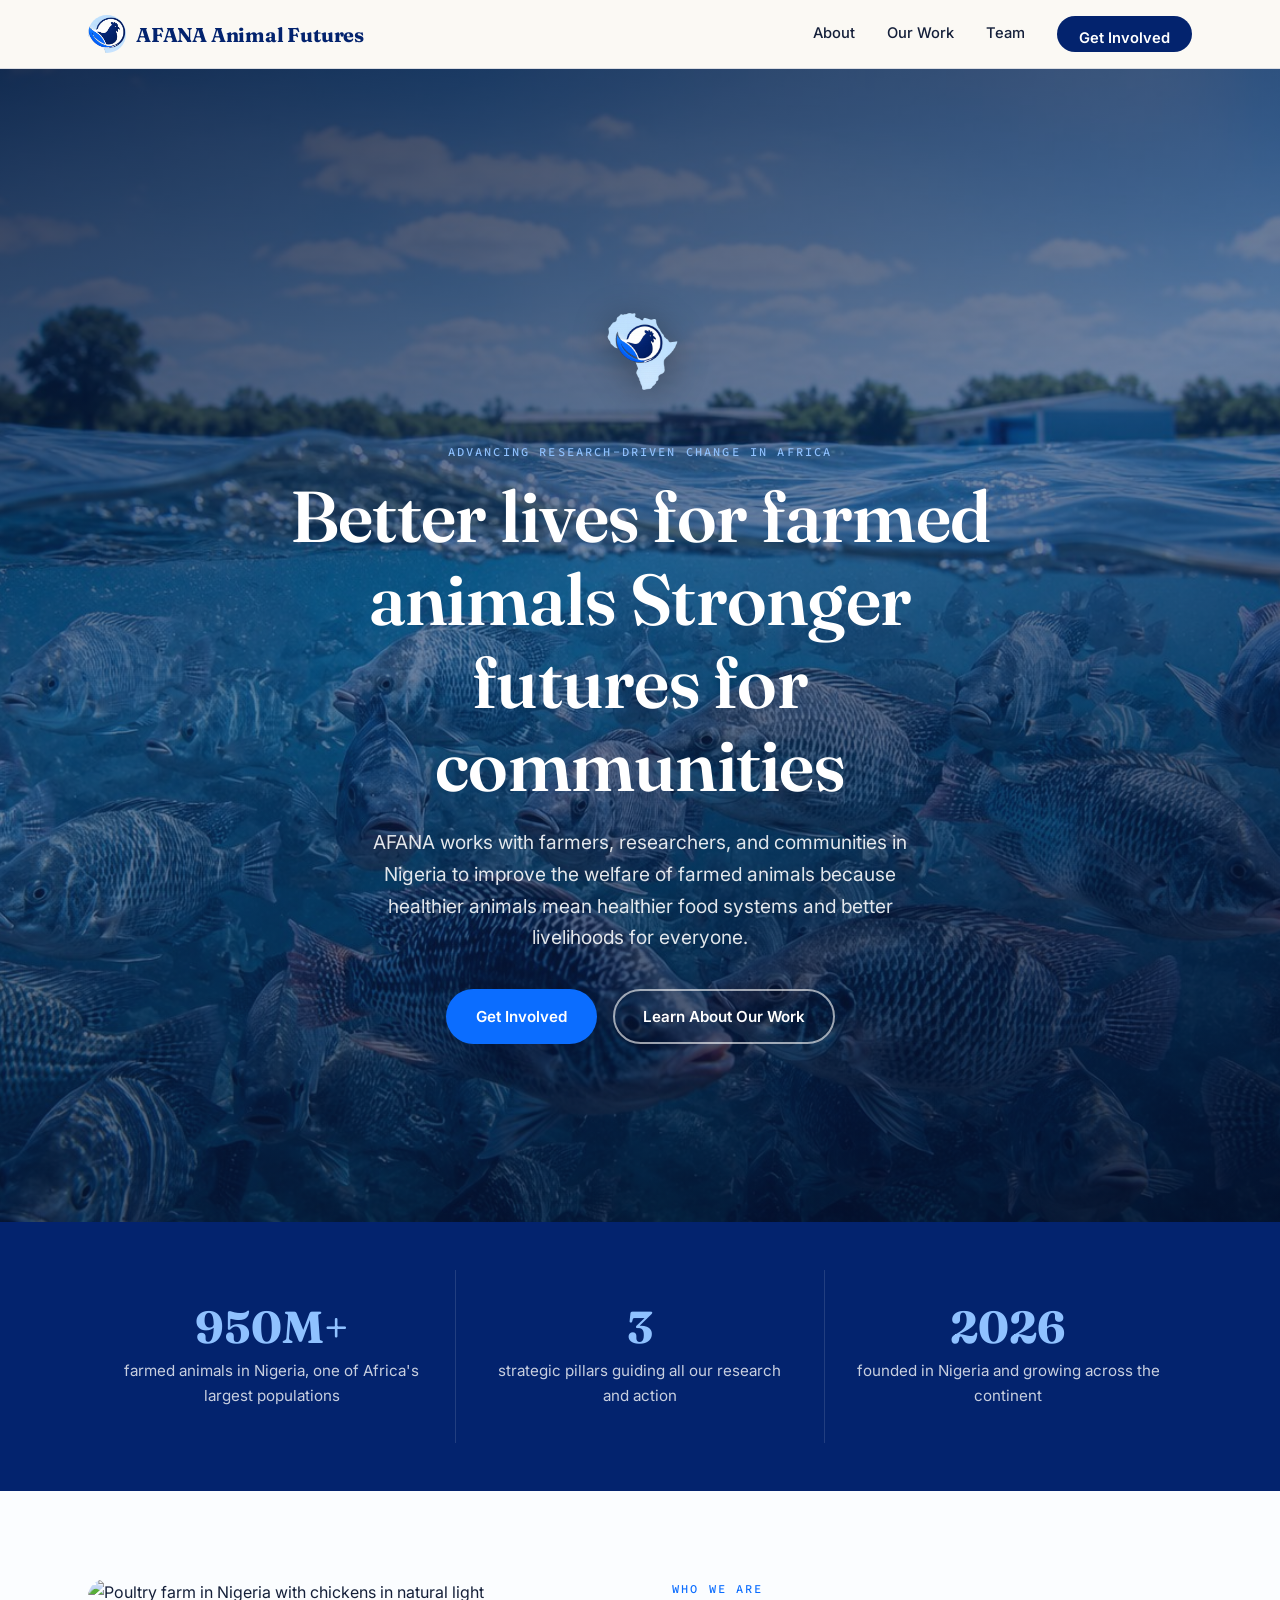
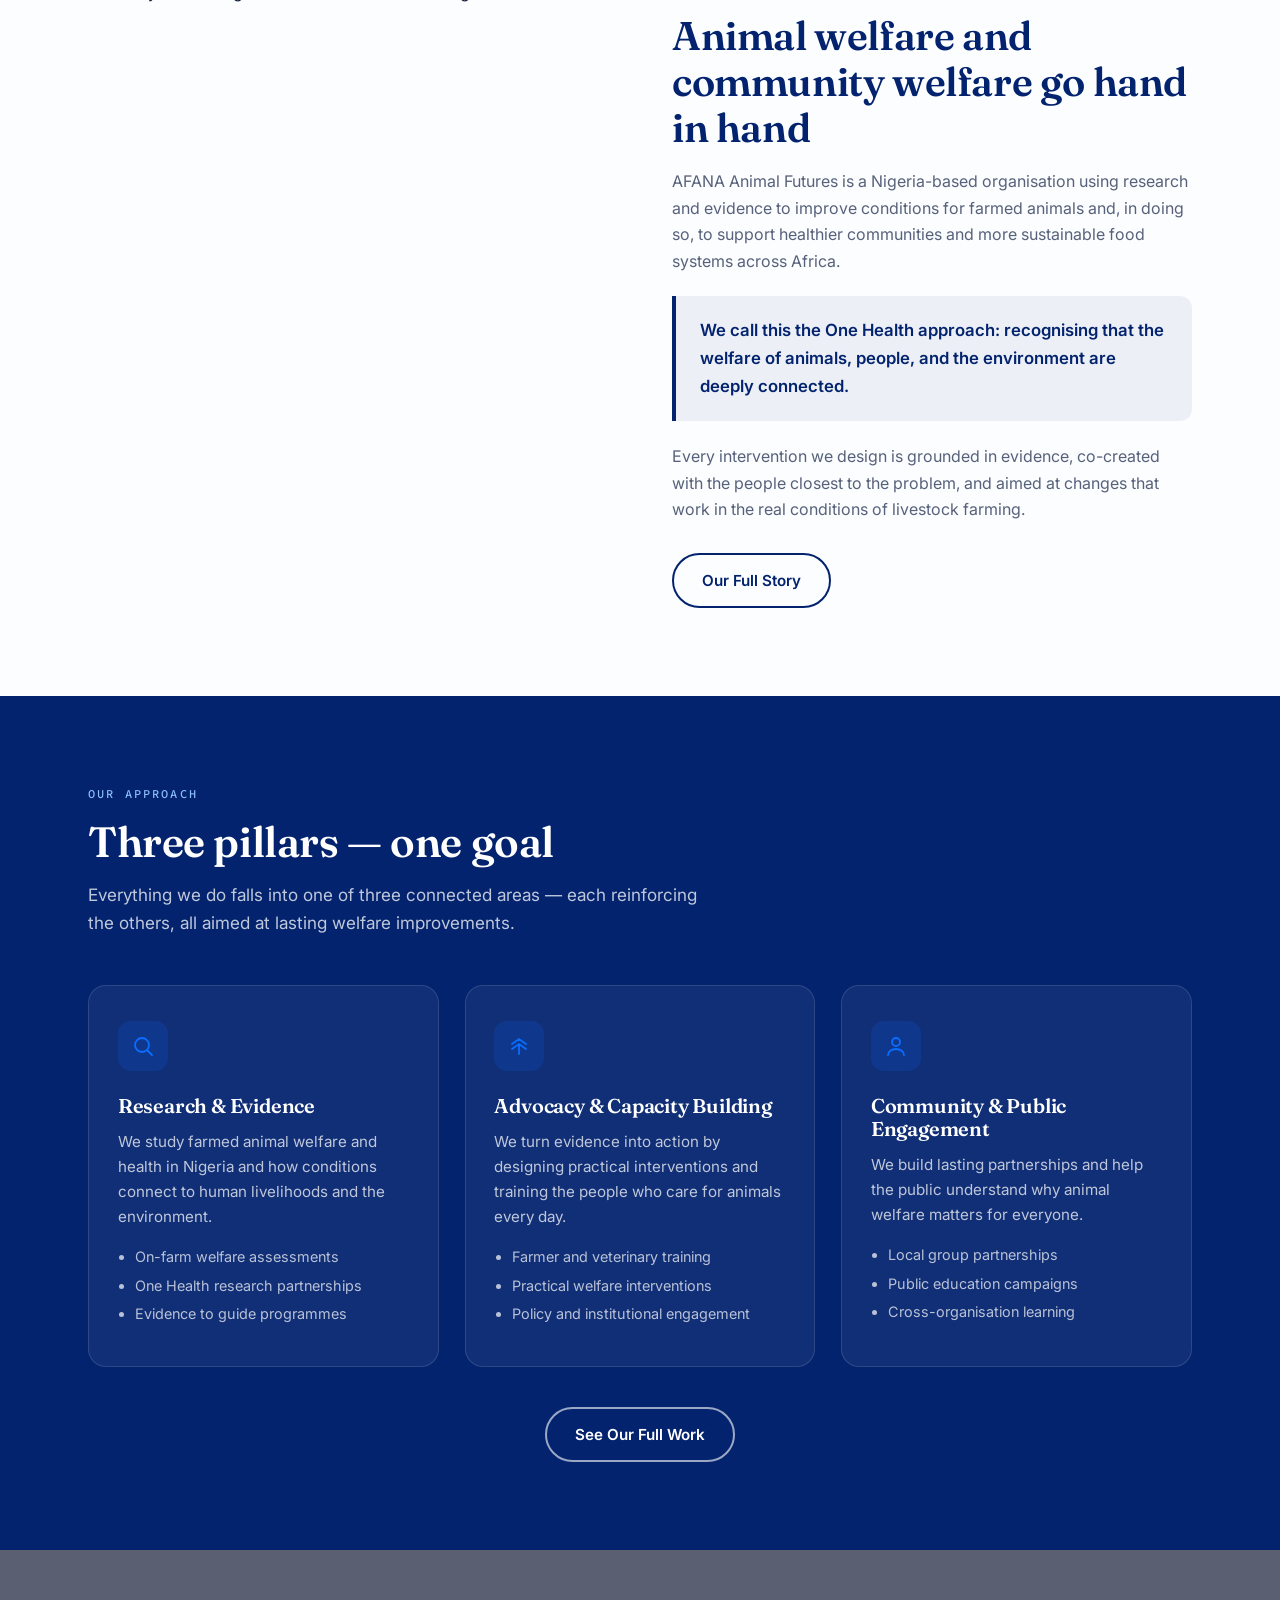
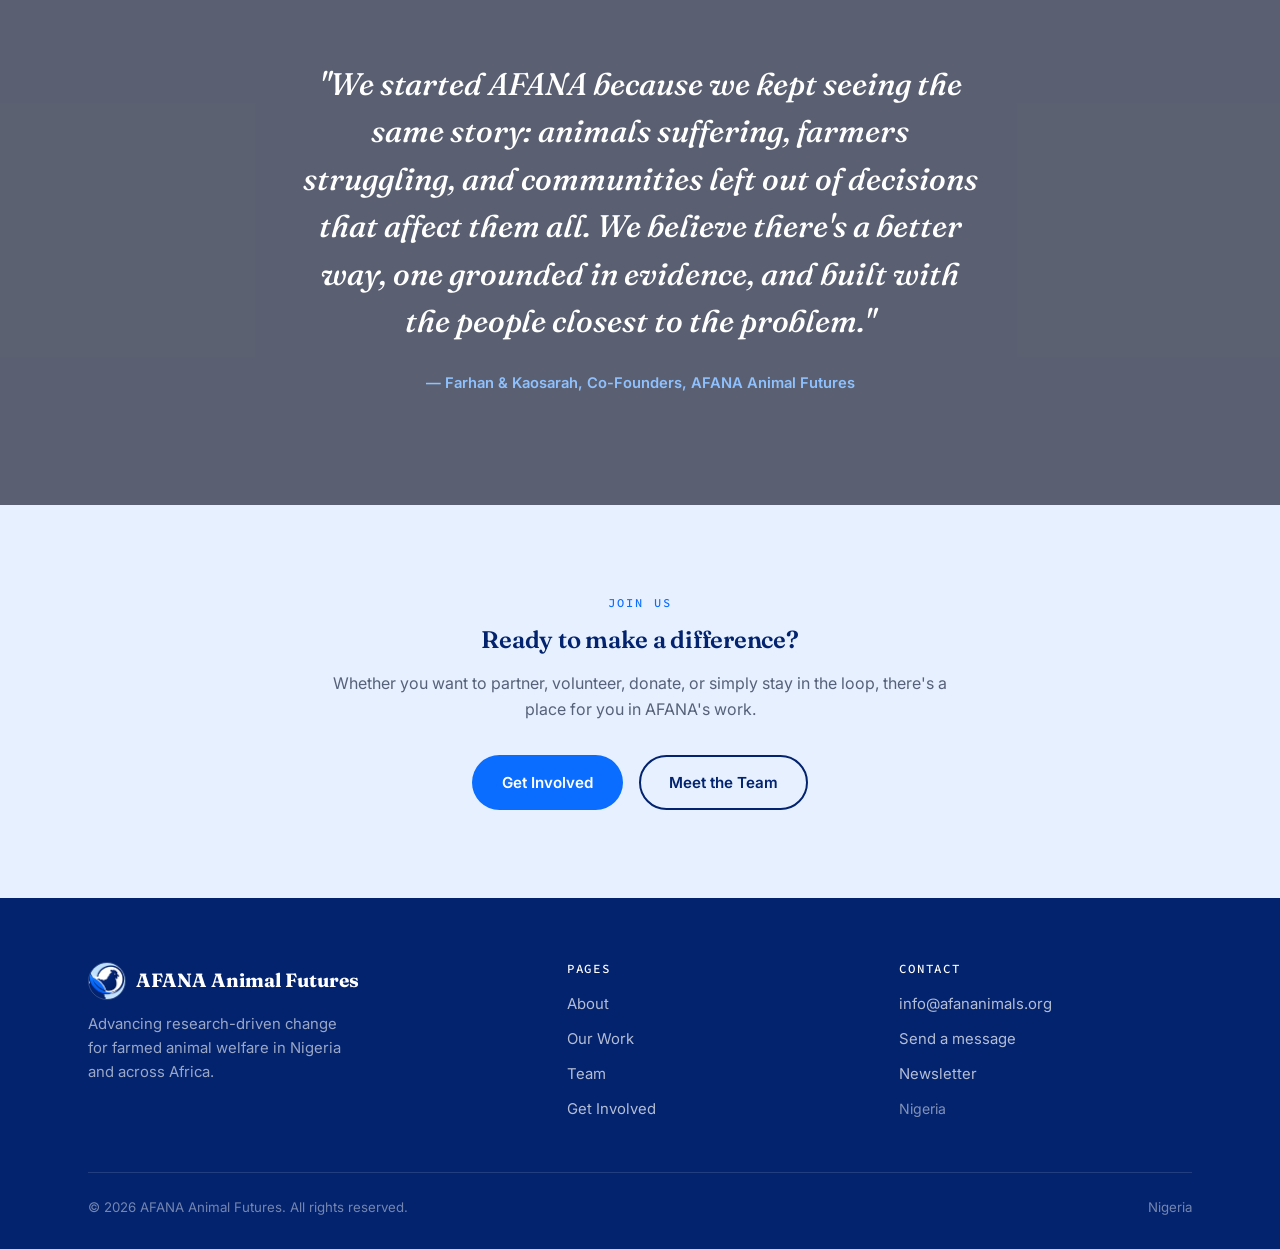
==== commit a4cb4f49: "Update index.html" ====
--- a/index.html
+++ b/index.html
@@ -44,7 +44,7 @@
     <div class="hero-inner">
       <img src="images/afana-logo.png" alt="AFANA Animal Futures logo" style="width:84px; height:auto; margin-bottom:1.8rem; filter:drop-shadow(0 6px 18px rgba(0,0,0,0.35));">
       <span class="eyebrow">Advancing Research-Driven Change in Africa</span>
-      <h1>Better lives for farmed animals. Stronger futures for communities.</h1>
+      <h1>Better lives for farmed animals Stronger futures for communities</h1>
       <p class="lead">AFANA works with farmers, researchers, and communities in Nigeria to improve the welfare of farmed animals because healthier animals mean healthier food systems and better livelihoods for everyone.</p>
       <div class="hero-btns">
         <a href="get-involved.html" class="btn btn-primary">Get Involved</a>
@@ -58,7 +58,7 @@
     <div class="wrap">
       <div class="stat-grid">
         <div class="stat-item">
-          <div class="stat-num">180M+</div>
+          <div class="stat-num">950M+</div>
           <div class="stat-label">farmed animals in Nigeria, one of Africa's largest populations</div>
         </div>
         <div class="stat-item">
@@ -82,7 +82,7 @@
         </div>
         <div class="split-text">
           <span class="eyebrow">Who We Are</span>
-          <h2>Animal welfare and community welfare go hand in hand.</h2>
+          <h2>Animal welfare and community welfare go hand in hand</h2>
           <p>AFANA Animal Futures is a Nigeria-based organisation using research and evidence to improve conditions for farmed animals and, in doing so, to support healthier communities and more sustainable food systems across Africa.</p>
           <div class="highlight-box">
             <p>We call this the One Health approach: recognising that the welfare of animals, people, and the environment are deeply connected.</p>
@@ -99,7 +99,7 @@
     <div class="wrap">
       <div class="section-head">
         <span class="eyebrow">Our Approach</span>
-        <h2>Three pillars. One goal.</h2>
+        <h2>Three pillars — one goal</h2>
         <p>Everything we do falls into one of three connected areas — each reinforcing the others, all aimed at lasting welfare improvements.</p>
       </div>
       <div class="pillar-grid">
--- a/css/style.css
+++ b/css/style.css
@@ -161,17 +161,19 @@
 .hero-inner {
   position: relative; z-index: 2;
   max-width: var(--max); margin: 0 auto; padding: 130px 28px 90px; width: 100%;
+  display: flex; flex-direction: column; align-items: center;
+  text-align: center;
 }
 .hero .eyebrow { color: var(--sky-accent); }
 .hero h1 {
   font-size: clamp(2.6rem, 6vw, 4.5rem);
-  color: #fff; max-width: 14ch; margin-bottom: 1.3rem;
+  color: #fff; max-width: 16ch; margin-bottom: 1.3rem;
 }
 .hero .lead {
   font-size: clamp(1.05rem, 1.5vw, 1.22rem);
   color: rgba(255,255,255,0.88); max-width: 46ch; margin-bottom: 2.2rem;
 }
-.hero-btns { display: flex; gap: 1rem; flex-wrap: wrap; }
+.hero-btns { display: flex; gap: 1rem; flex-wrap: wrap; justify-content: center; }
 
 /* ══════════════════════════════
    STAT STRIP
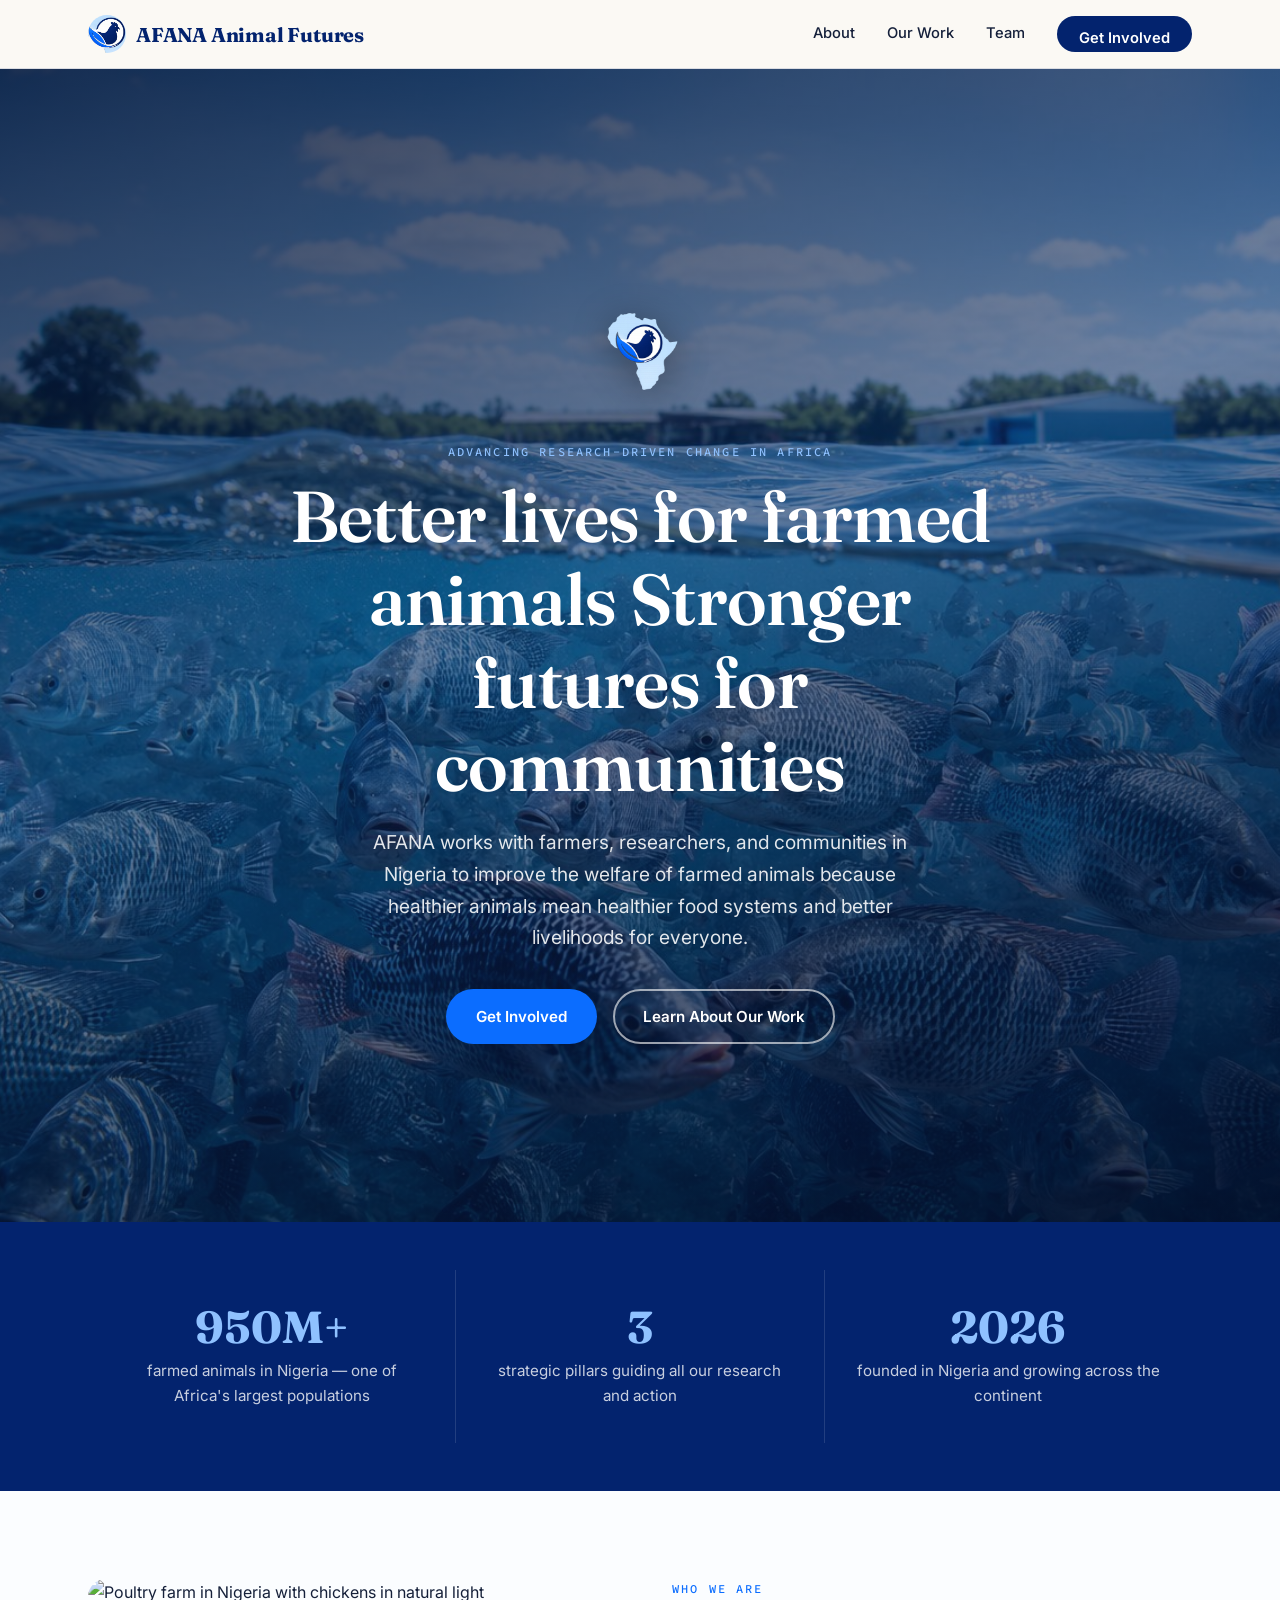
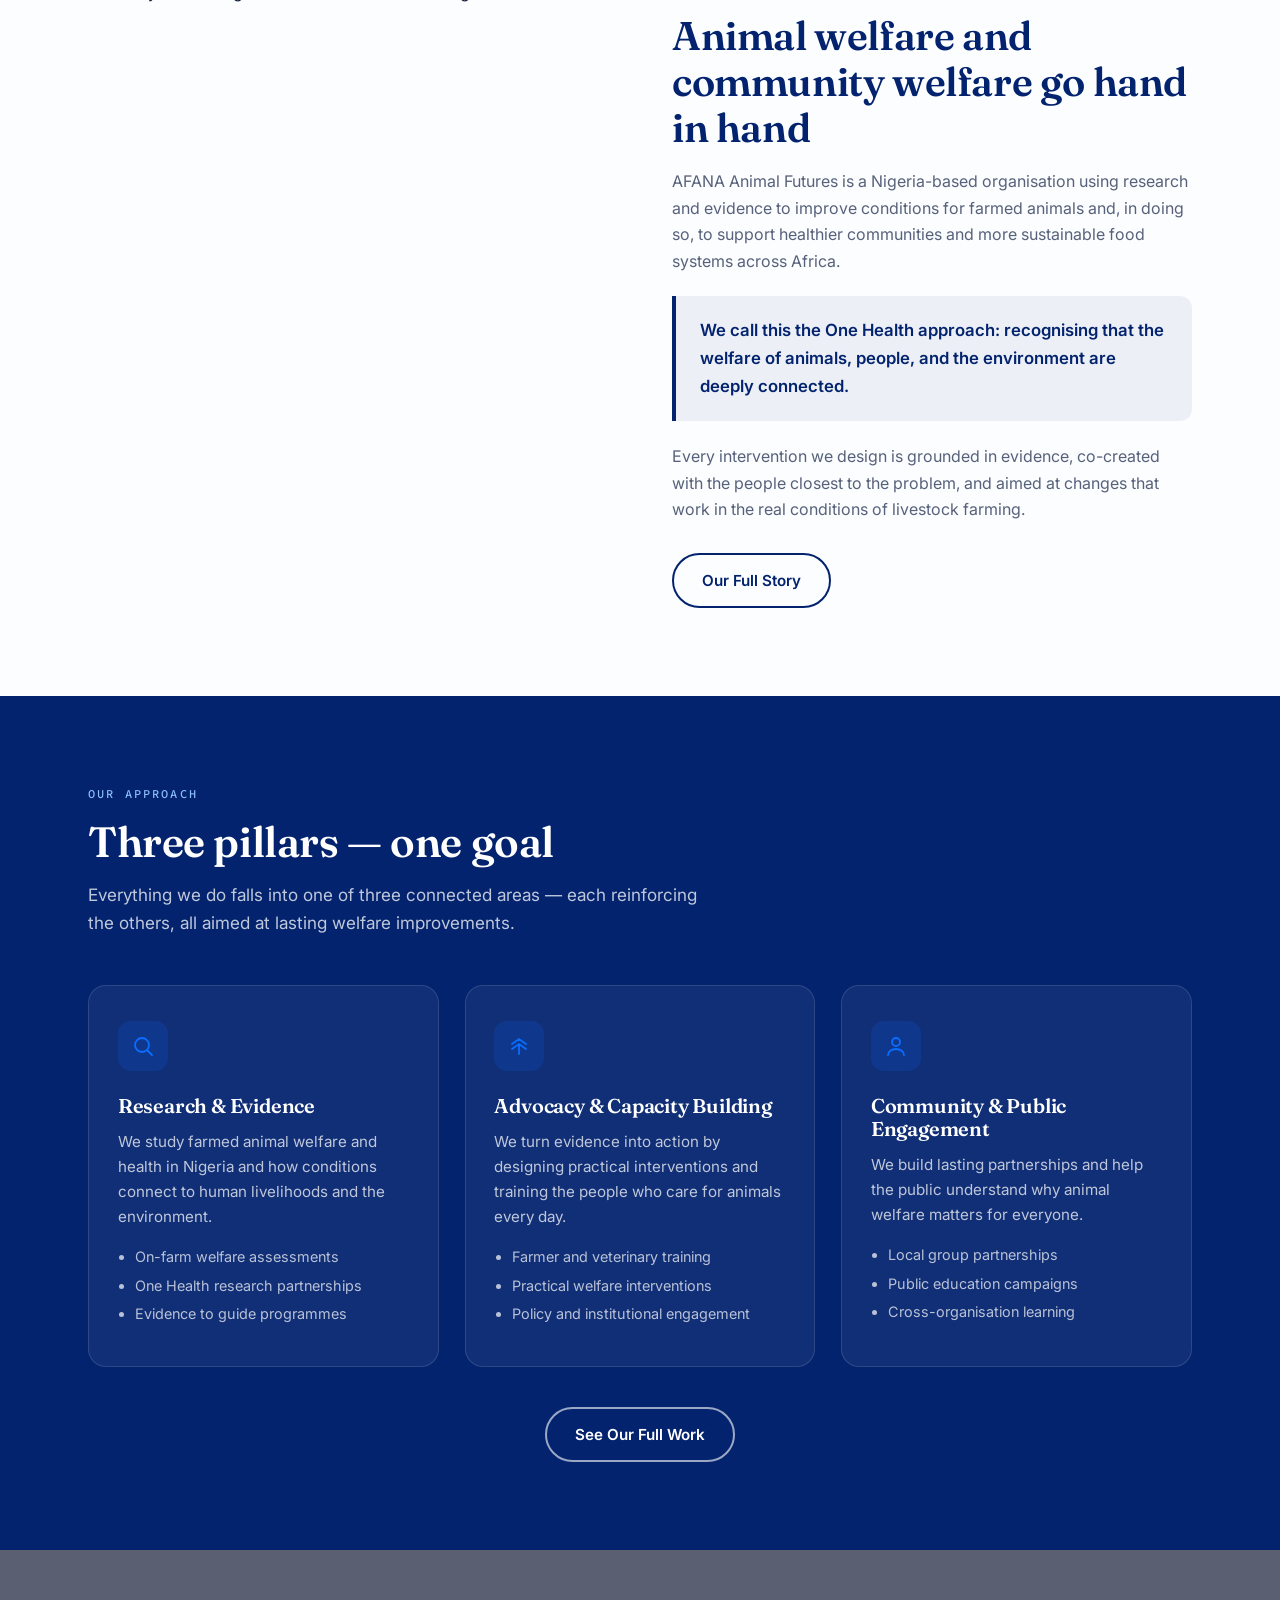
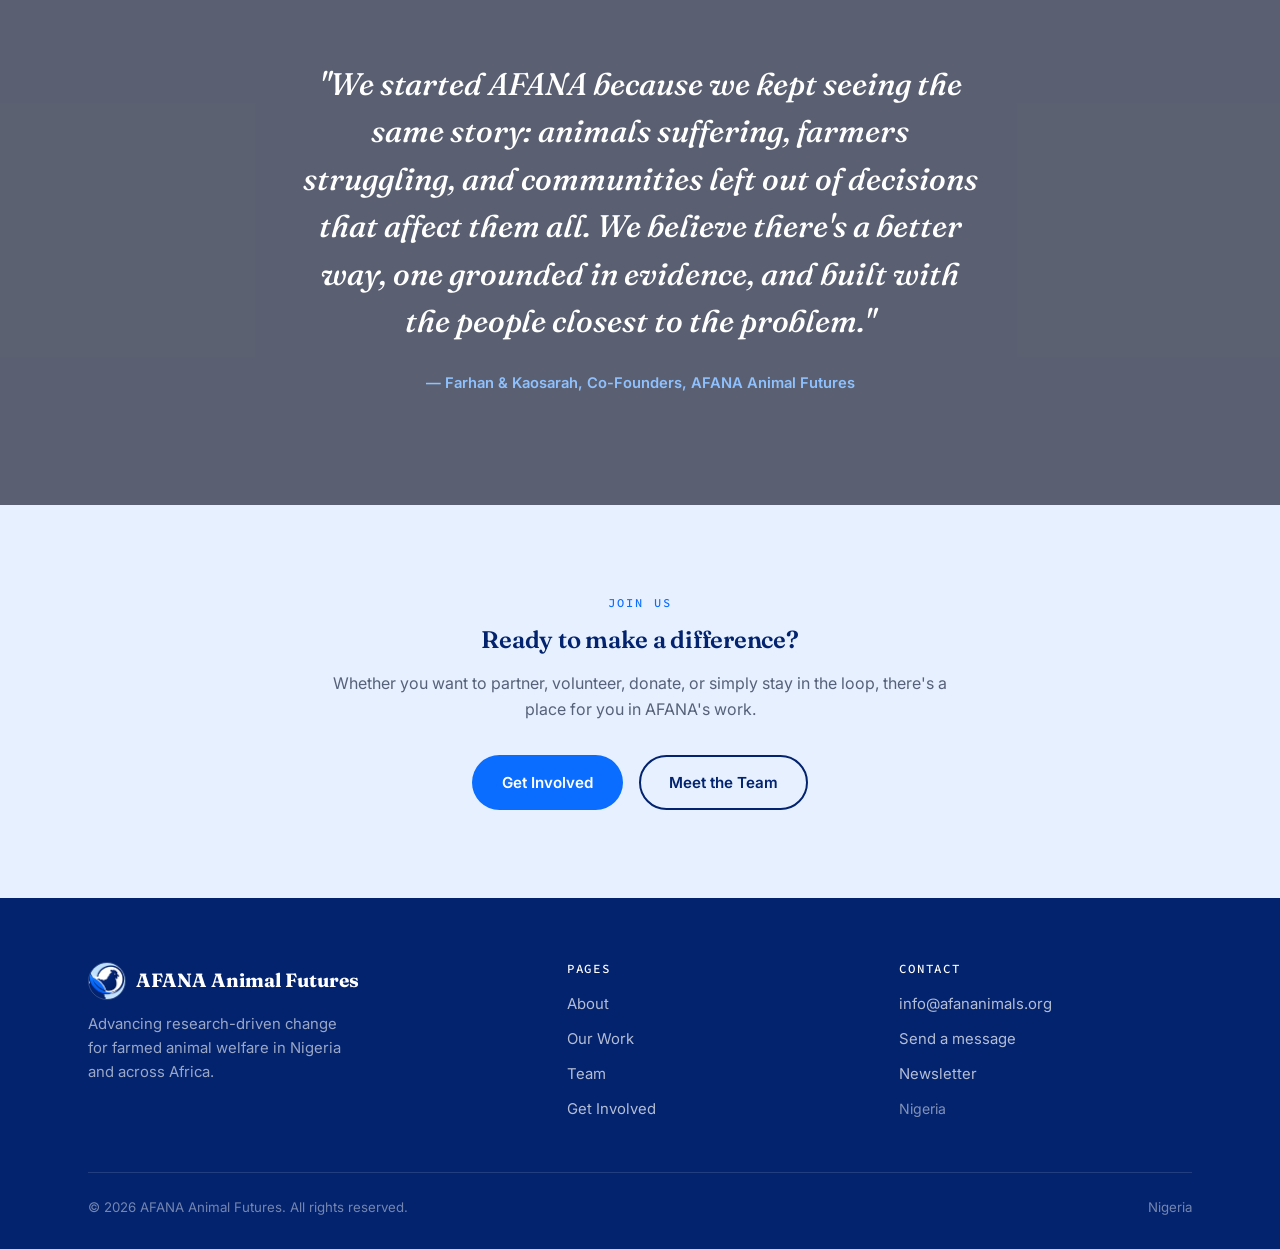
==== commit 72f70743: "Update index.html" ====
--- a/index.html
+++ b/index.html
@@ -59,7 +59,7 @@
       <div class="stat-grid">
         <div class="stat-item">
           <div class="stat-num">950M+</div>
-          <div class="stat-label">farmed animals in Nigeria, one of Africa's largest populations</div>
+          <div class="stat-label">farmed animals in Nigeria — one of Africa's largest populations</div>
         </div>
         <div class="stat-item">
           <div class="stat-num">3</div>
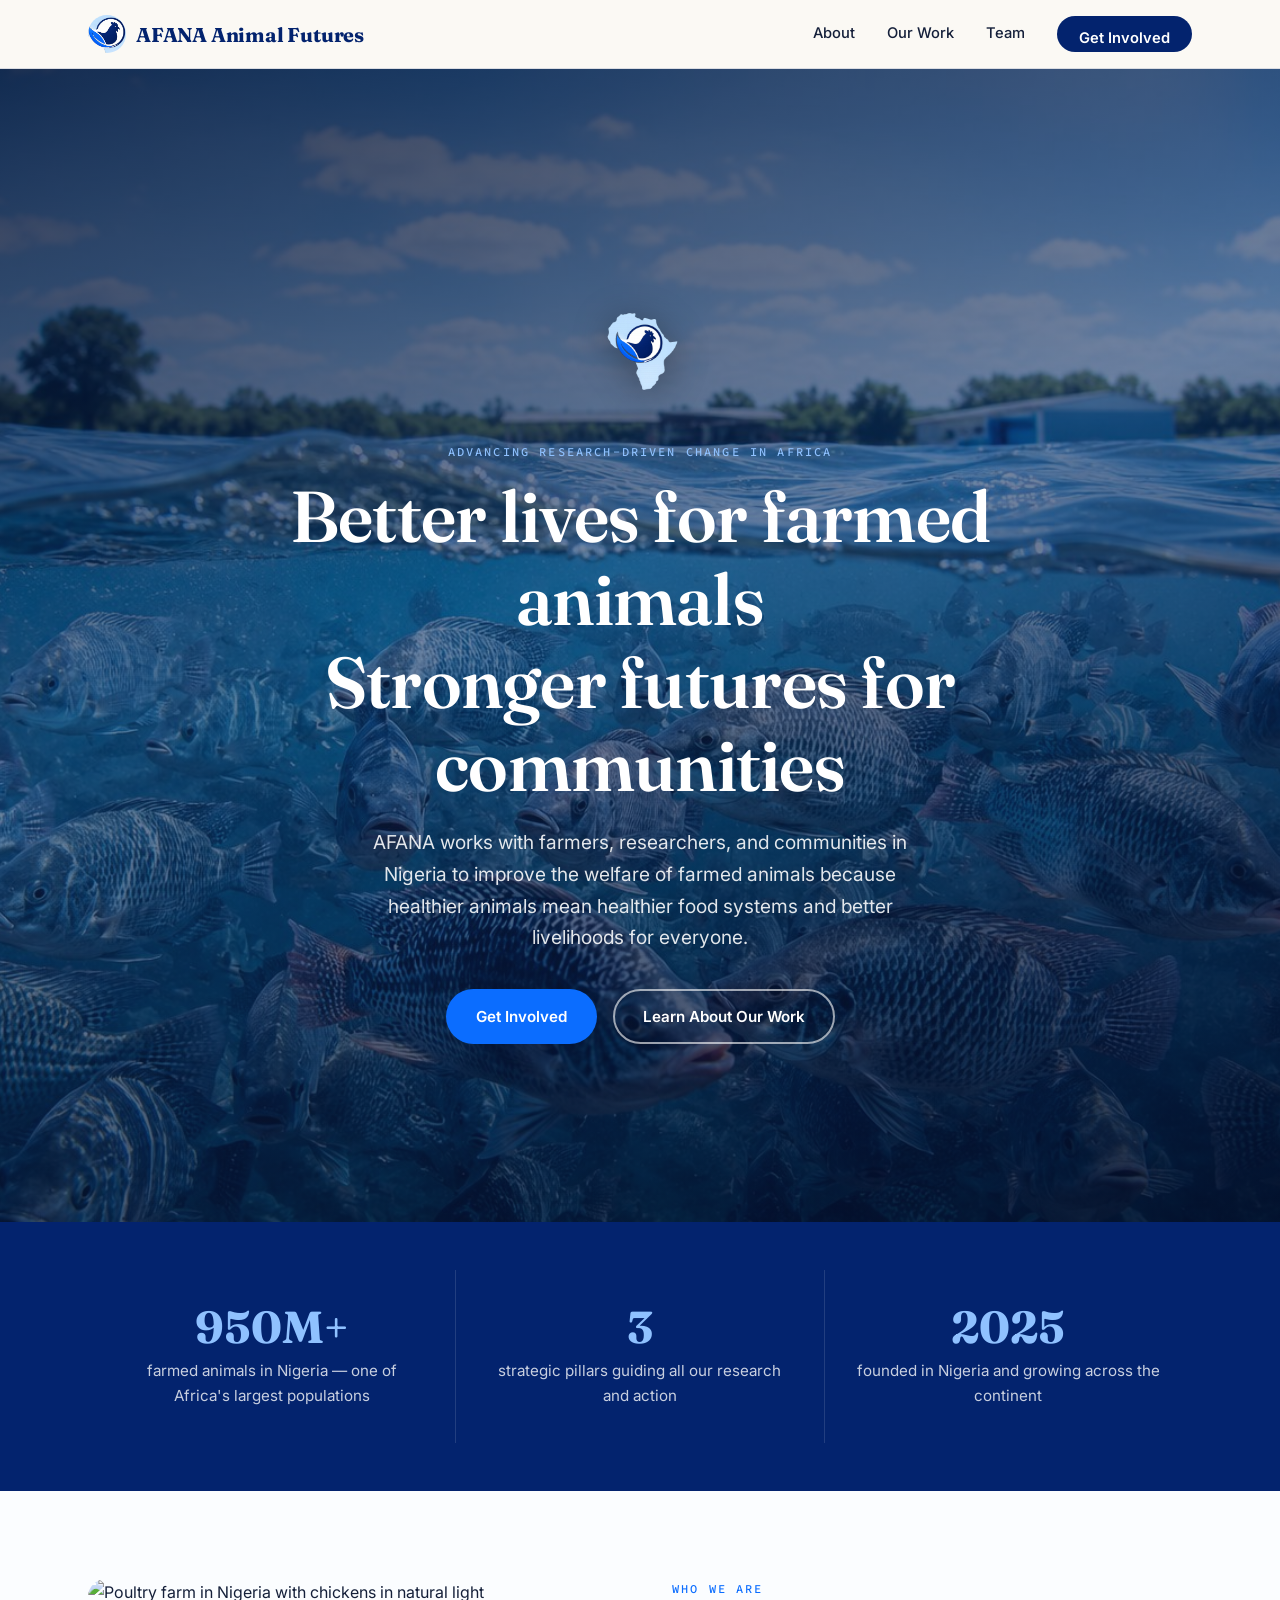
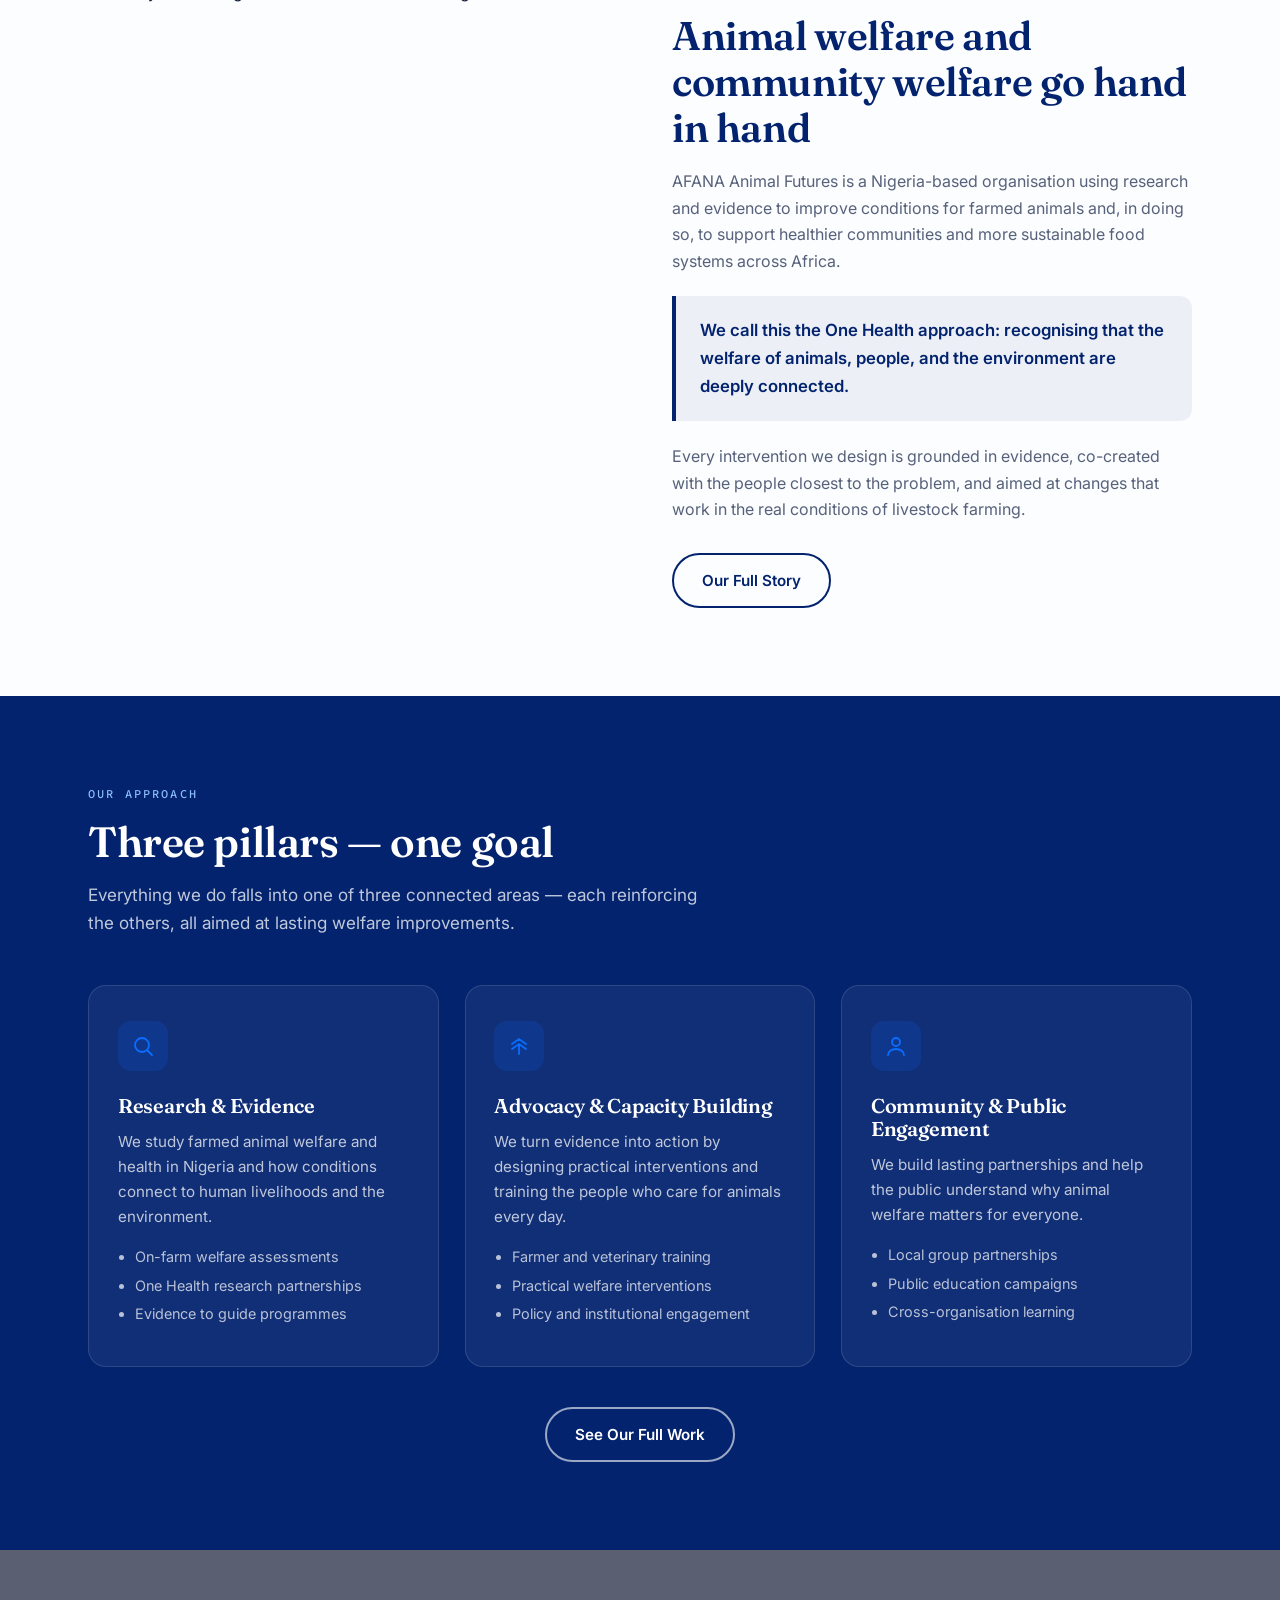
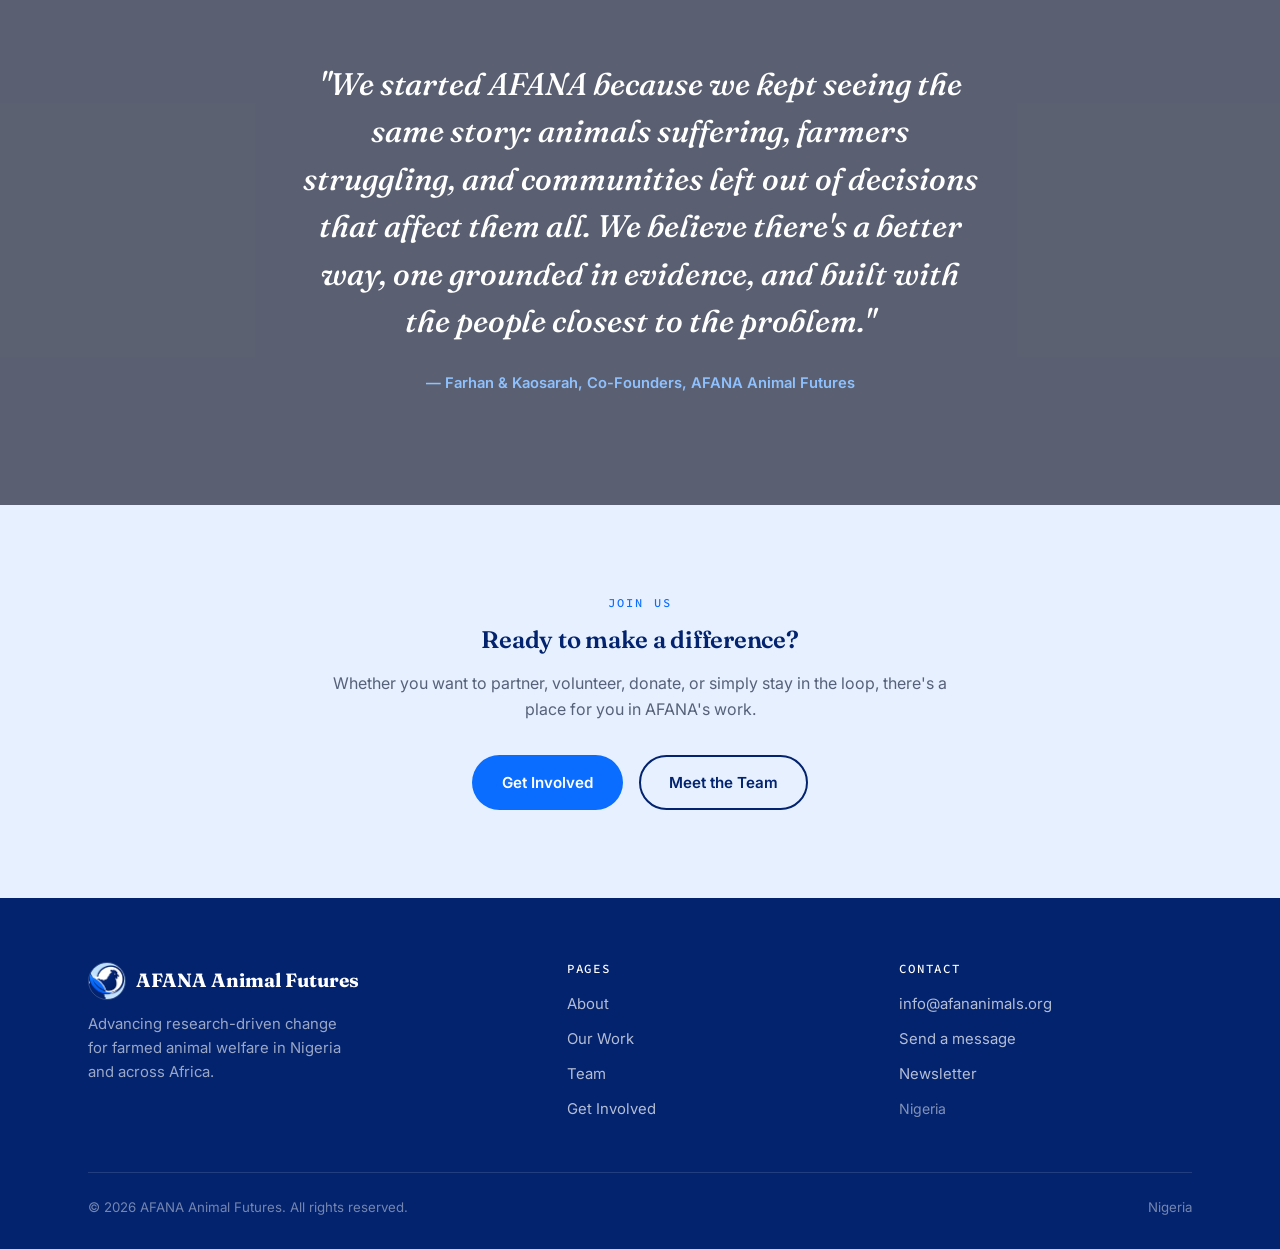
==== commit 6906ee12: "Update index.html" ====
--- a/index.html
+++ b/index.html
@@ -44,7 +44,7 @@
     <div class="hero-inner">
       <img src="images/afana-logo.png" alt="AFANA Animal Futures logo" style="width:84px; height:auto; margin-bottom:1.8rem; filter:drop-shadow(0 6px 18px rgba(0,0,0,0.35));">
       <span class="eyebrow">Advancing Research-Driven Change in Africa</span>
-      <h1>Better lives for farmed animals Stronger futures for communities</h1>
+      <h1>Better lives for farmed animals<br>Stronger futures for communities</h1>
       <p class="lead">AFANA works with farmers, researchers, and communities in Nigeria to improve the welfare of farmed animals because healthier animals mean healthier food systems and better livelihoods for everyone.</p>
       <div class="hero-btns">
         <a href="get-involved.html" class="btn btn-primary">Get Involved</a>
@@ -66,7 +66,7 @@
           <div class="stat-label">strategic pillars guiding all our research and action</div>
         </div>
         <div class="stat-item">
-          <div class="stat-num">2026</div>
+          <div class="stat-num">2025</div>
           <div class="stat-label">founded in Nigeria and growing across the continent</div>
         </div>
       </div>
--- a/css/style.css
+++ b/css/style.css
@@ -219,11 +219,32 @@
 .pillar-card ul { padding-left: 1.1rem; }
 .pillar-card ul li { color: rgba(255,255,255,0.7); font-size: 0.9rem; margin-bottom: 0.3rem; list-style: disc; }
 
+/* Light variant, for use on white/sky backgrounds (e.g. Our Work page) */
+.pillar-grid-light { display: grid; grid-template-columns: repeat(3,1fr); gap: 1.6rem; }
+.pillar-card-light {
+  background: var(--cream-card);
+  border: 1px solid var(--line);
+  border-radius: var(--radius); padding: 2.2rem 1.8rem;
+  transition: box-shadow 0.2s, transform 0.2s;
+}
+.pillar-card-light:hover { box-shadow: 0 14px 36px rgba(3,35,110,0.08); transform: translateY(-4px); }
+.pillar-icon-light {
+  width: 50px; height: 50px; border-radius: 13px;
+  background: rgba(11,109,255,0.12);
+  display: flex; align-items: center; justify-content: center; margin-bottom: 1.4rem;
+}
+.pillar-icon-light svg { width: 24px; height: 24px; color: var(--bright-blue); }
+.pillar-card-light h3 { color: var(--navy-deep); font-size: 1.25rem; margin-bottom: 0.75rem; }
+.pillar-card-light p { color: var(--ink-soft); font-size: 0.95rem; margin-bottom: 1rem; }
+.pillar-card-light ul { padding-left: 1.1rem; }
+.pillar-card-light ul li { color: var(--ink-soft); font-size: 0.9rem; margin-bottom: 0.3rem; list-style: disc; }
+
 /* ══════════════════════════════
    PROJECT CARDS
 ══════════════════════════════ */
 .project-grid { display: grid; grid-template-columns: repeat(3,1fr); gap: 1.6rem; }
 .project-card {
+  display: block;
   border: 1px solid var(--line); border-radius: var(--radius);
   overflow: hidden; background: #fff;
   transition: box-shadow 0.2s, transform 0.2s;
@@ -327,6 +348,7 @@
 }
 .split-text .highlight-box p { color: var(--green-deep); font-weight: 600; font-size: 1.05rem; margin: 0; }
 .citations { margin-top: 1.4rem; font-size: 0.78rem; color: #8b9a92; border-top: 1px solid var(--line); padding-top: 0.9rem; }
+.citations a { color: var(--bright-blue); text-decoration: underline; word-break: break-word; }
 
 /* Value cards */
 .value-grid { display: grid; grid-template-columns: repeat(3,1fr); gap: 1.4rem; }
@@ -403,7 +425,7 @@
   background: var(--green-deep); padding: 90px 0 70px; color: #fff;
 }
 .page-hero .eyebrow { color: var(--sky-accent); }
-.page-hero h1 { color: #fff; font-size: clamp(2rem, 4.5vw, 3.2rem); margin-bottom: 0.9rem; max-width: 18ch; }
+.page-hero h1 { color: #fff; font-size: clamp(1.8rem, 4vw, 3rem); margin-bottom: 0.9rem; max-width: 46ch; }
 .page-hero p { color: rgba(255,255,255,0.82); font-size: 1.08rem; max-width: 52ch; }
 
 /* ══════════════════════════════
@@ -463,7 +485,7 @@
     margin-top: 1rem; text-align: center;
     border-bottom: none !important; align-self: stretch;
   }
-  .pillar-grid, .project-grid, .value-grid { grid-template-columns: 1fr; }
+  .pillar-grid, .pillar-grid-light, .project-grid, .value-grid { grid-template-columns: 1fr; }
   .team-grid { grid-template-columns: repeat(2,1fr); }
   .split, .involve-layout { grid-template-columns: 1fr; gap: 2.5rem; }
   .footer-grid { grid-template-columns: 1fr 1fr; }
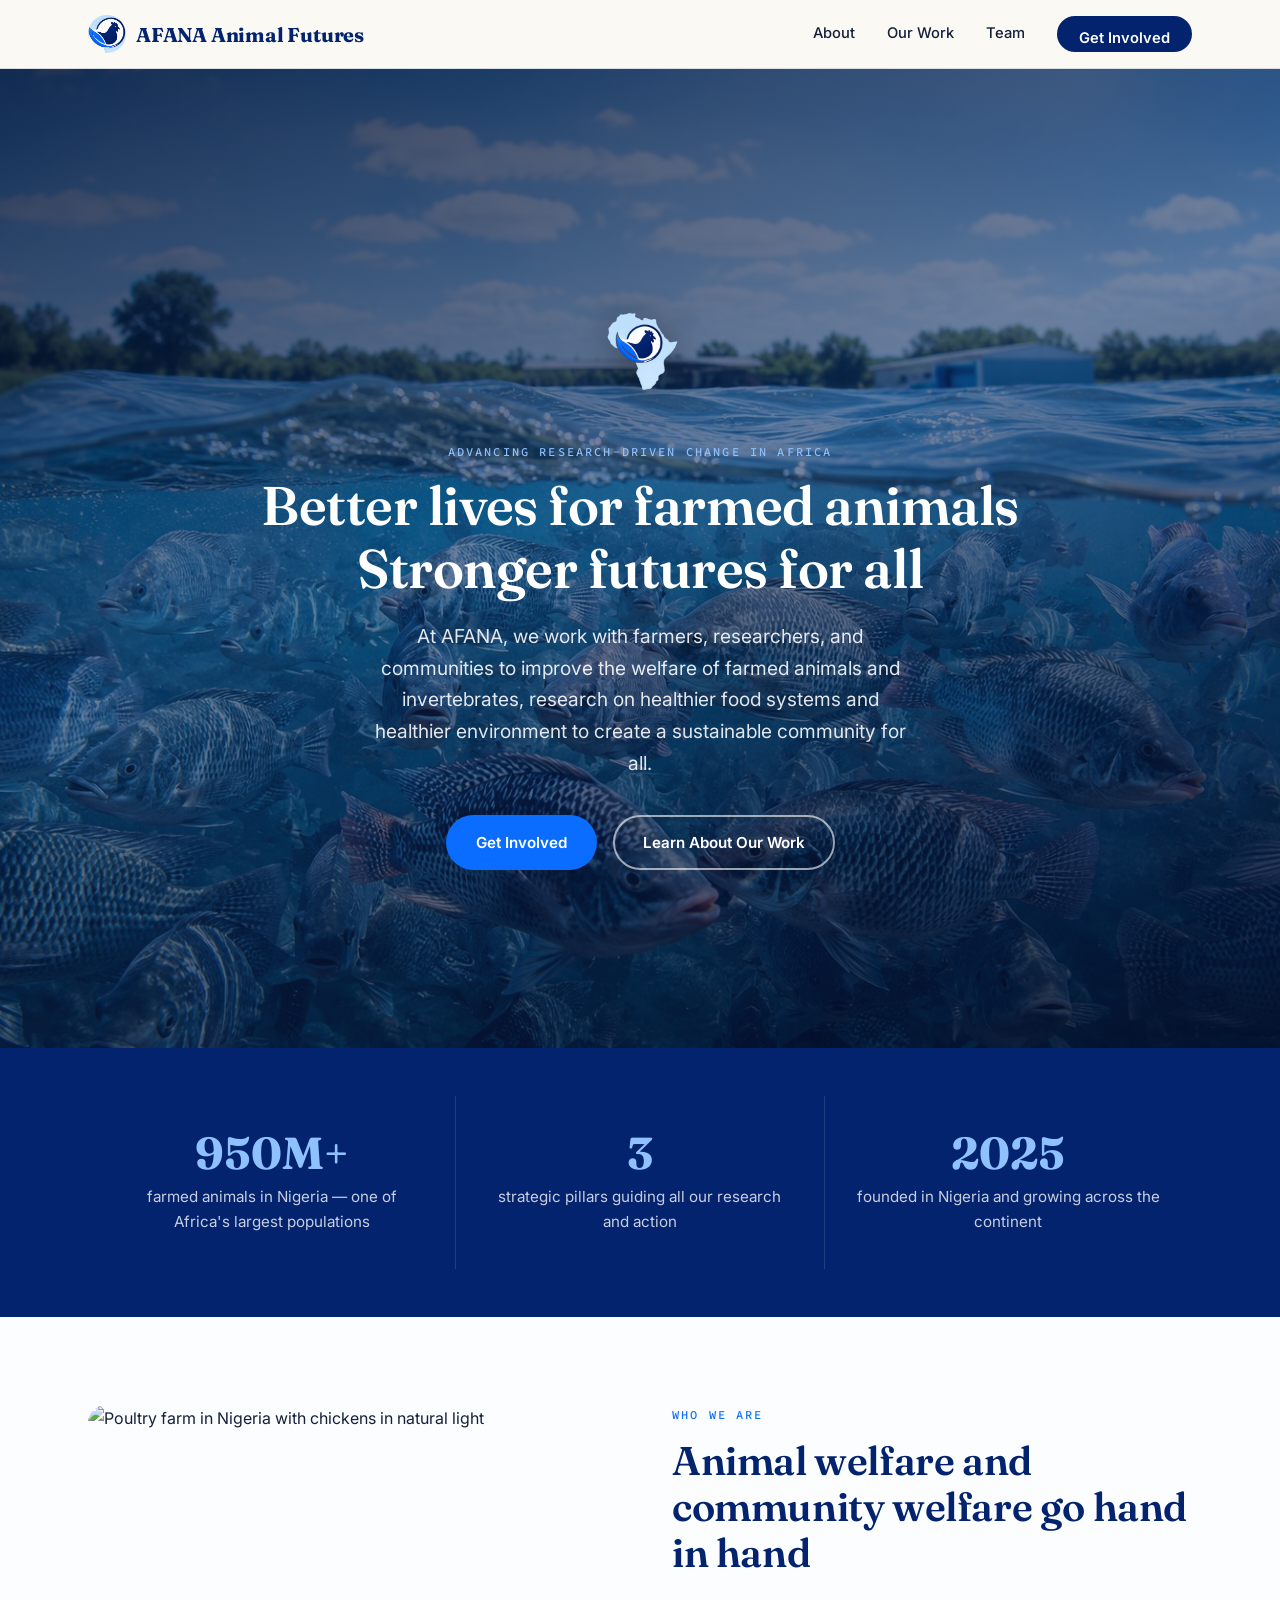
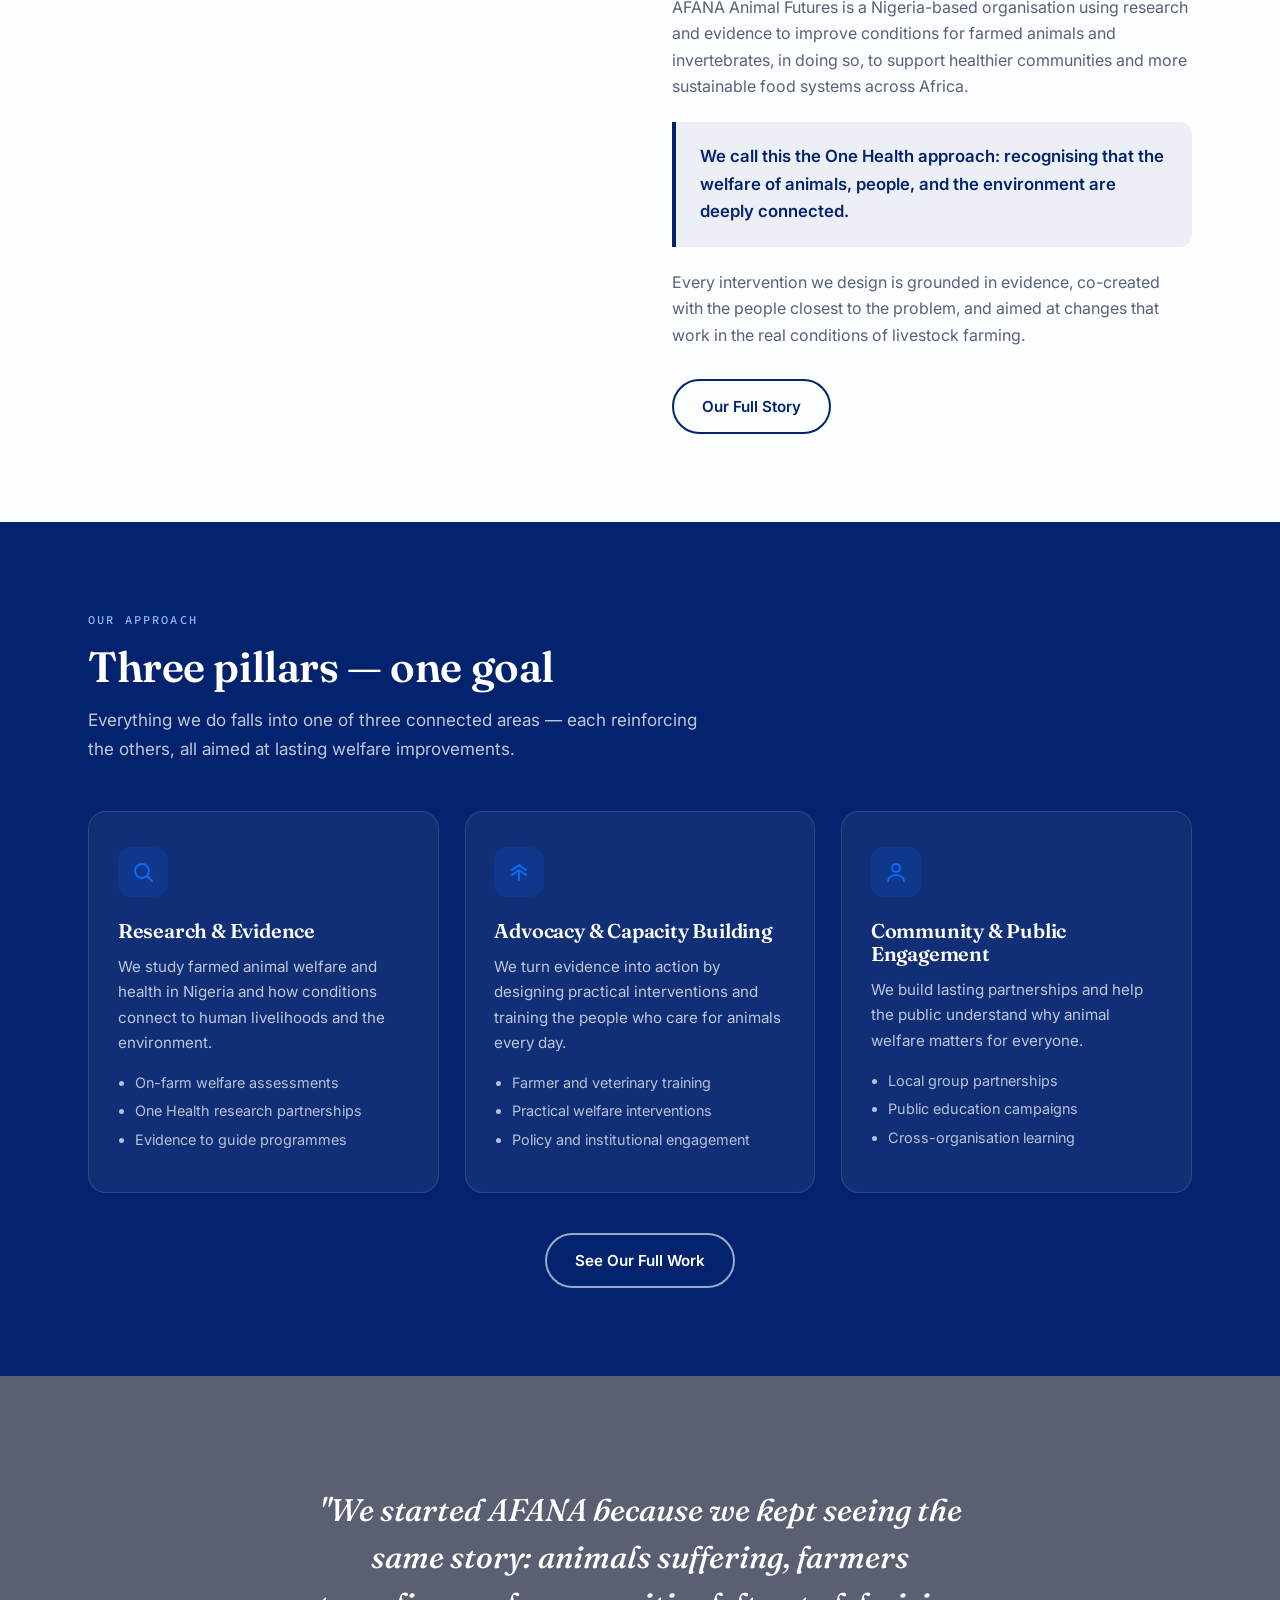
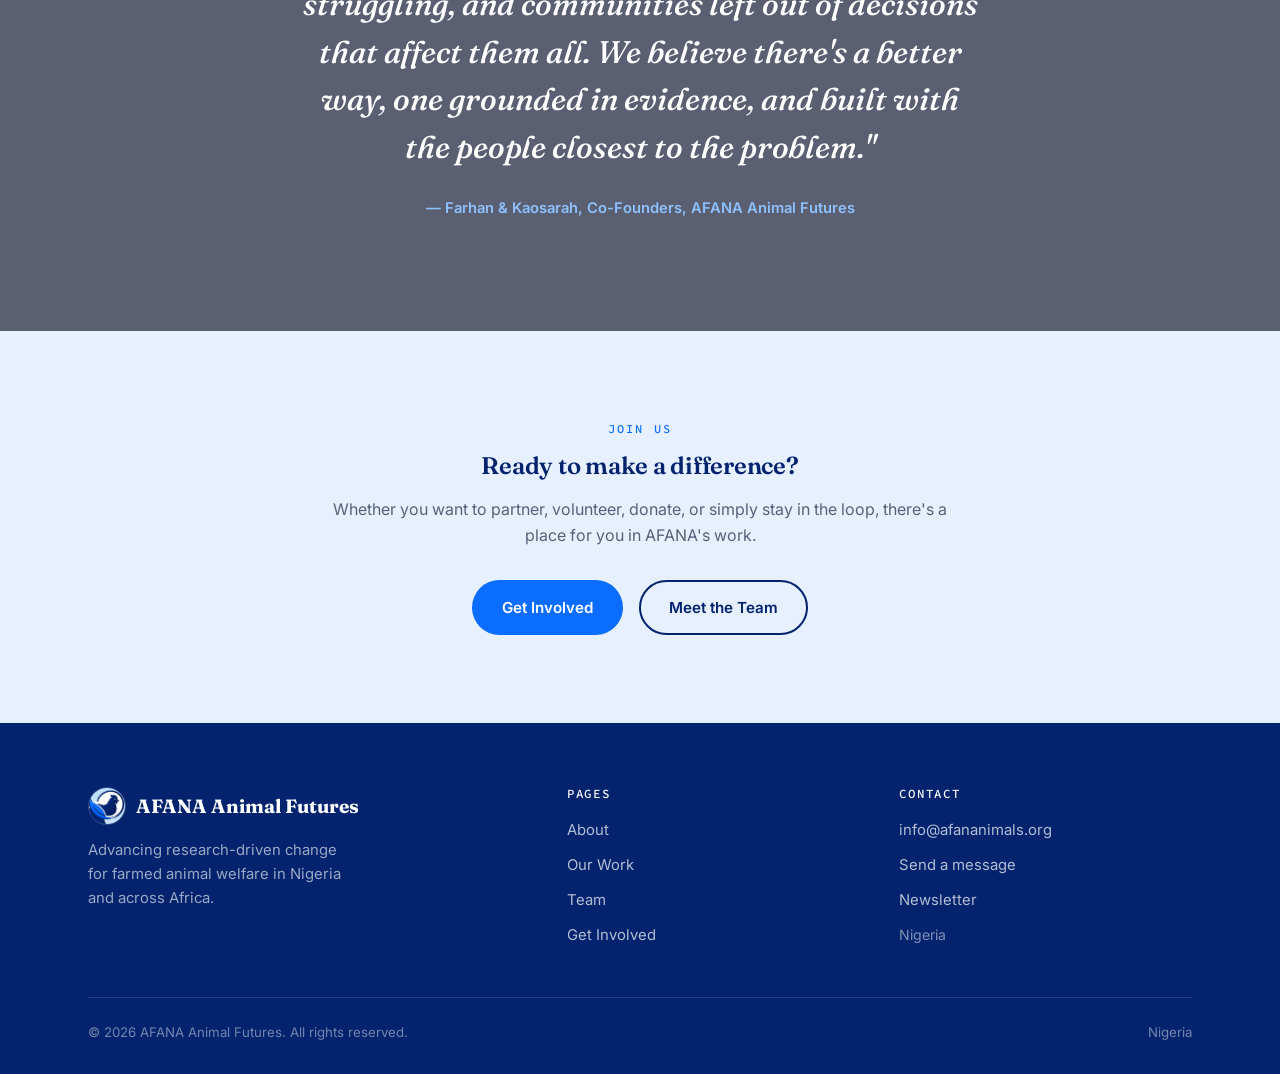
==== commit 7797d392: "Update index.html" ====
--- a/index.html
+++ b/index.html
@@ -44,8 +44,8 @@
     <div class="hero-inner">
       <img src="images/afana-logo.png" alt="AFANA Animal Futures logo" style="width:84px; height:auto; margin-bottom:1.8rem; filter:drop-shadow(0 6px 18px rgba(0,0,0,0.35));">
       <span class="eyebrow">Advancing Research-Driven Change in Africa</span>
-      <h1>Better lives for farmed animals<br>Stronger futures for communities</h1>
-      <p class="lead">AFANA works with farmers, researchers, and communities in Nigeria to improve the welfare of farmed animals because healthier animals mean healthier food systems and better livelihoods for everyone.</p>
+      <h1>Better lives for farmed animals<br>Stronger futures for all</h1>
+      <p class="lead">At AFANA, we work with farmers, researchers, and communities to improve the welfare of farmed animals and invertebrates, research on healthier food systems and healthier environment to create a sustainable community for all.</p>
       <div class="hero-btns">
         <a href="get-involved.html" class="btn btn-primary">Get Involved</a>
         <a href="about.html" class="btn btn-outline-white">Learn About Our Work</a>
@@ -83,7 +83,7 @@
         <div class="split-text">
           <span class="eyebrow">Who We Are</span>
           <h2>Animal welfare and community welfare go hand in hand</h2>
-          <p>AFANA Animal Futures is a Nigeria-based organisation using research and evidence to improve conditions for farmed animals and, in doing so, to support healthier communities and more sustainable food systems across Africa.</p>
+          <p>AFANA Animal Futures is a Nigeria-based organisation using research and evidence to improve conditions for farmed animals and invertebrates, in doing so, to support healthier communities and more sustainable food systems across Africa.</p>
           <div class="highlight-box">
             <p>We call this the One Health approach: recognising that the welfare of animals, people, and the environment are deeply connected.</p>
           </div>
--- a/css/style.css
+++ b/css/style.css
@@ -166,8 +166,8 @@
 }
 .hero .eyebrow { color: var(--sky-accent); }
 .hero h1 {
-  font-size: clamp(2.6rem, 6vw, 4.5rem);
-  color: #fff; max-width: 16ch; margin-bottom: 1.3rem;
+  font-size: clamp(1.4rem, 5vw, 3.4rem);
+  color: #fff; max-width: 34ch; margin-bottom: 1.3rem;
 }
 .hero .lead {
   font-size: clamp(1.05rem, 1.5vw, 1.22rem);
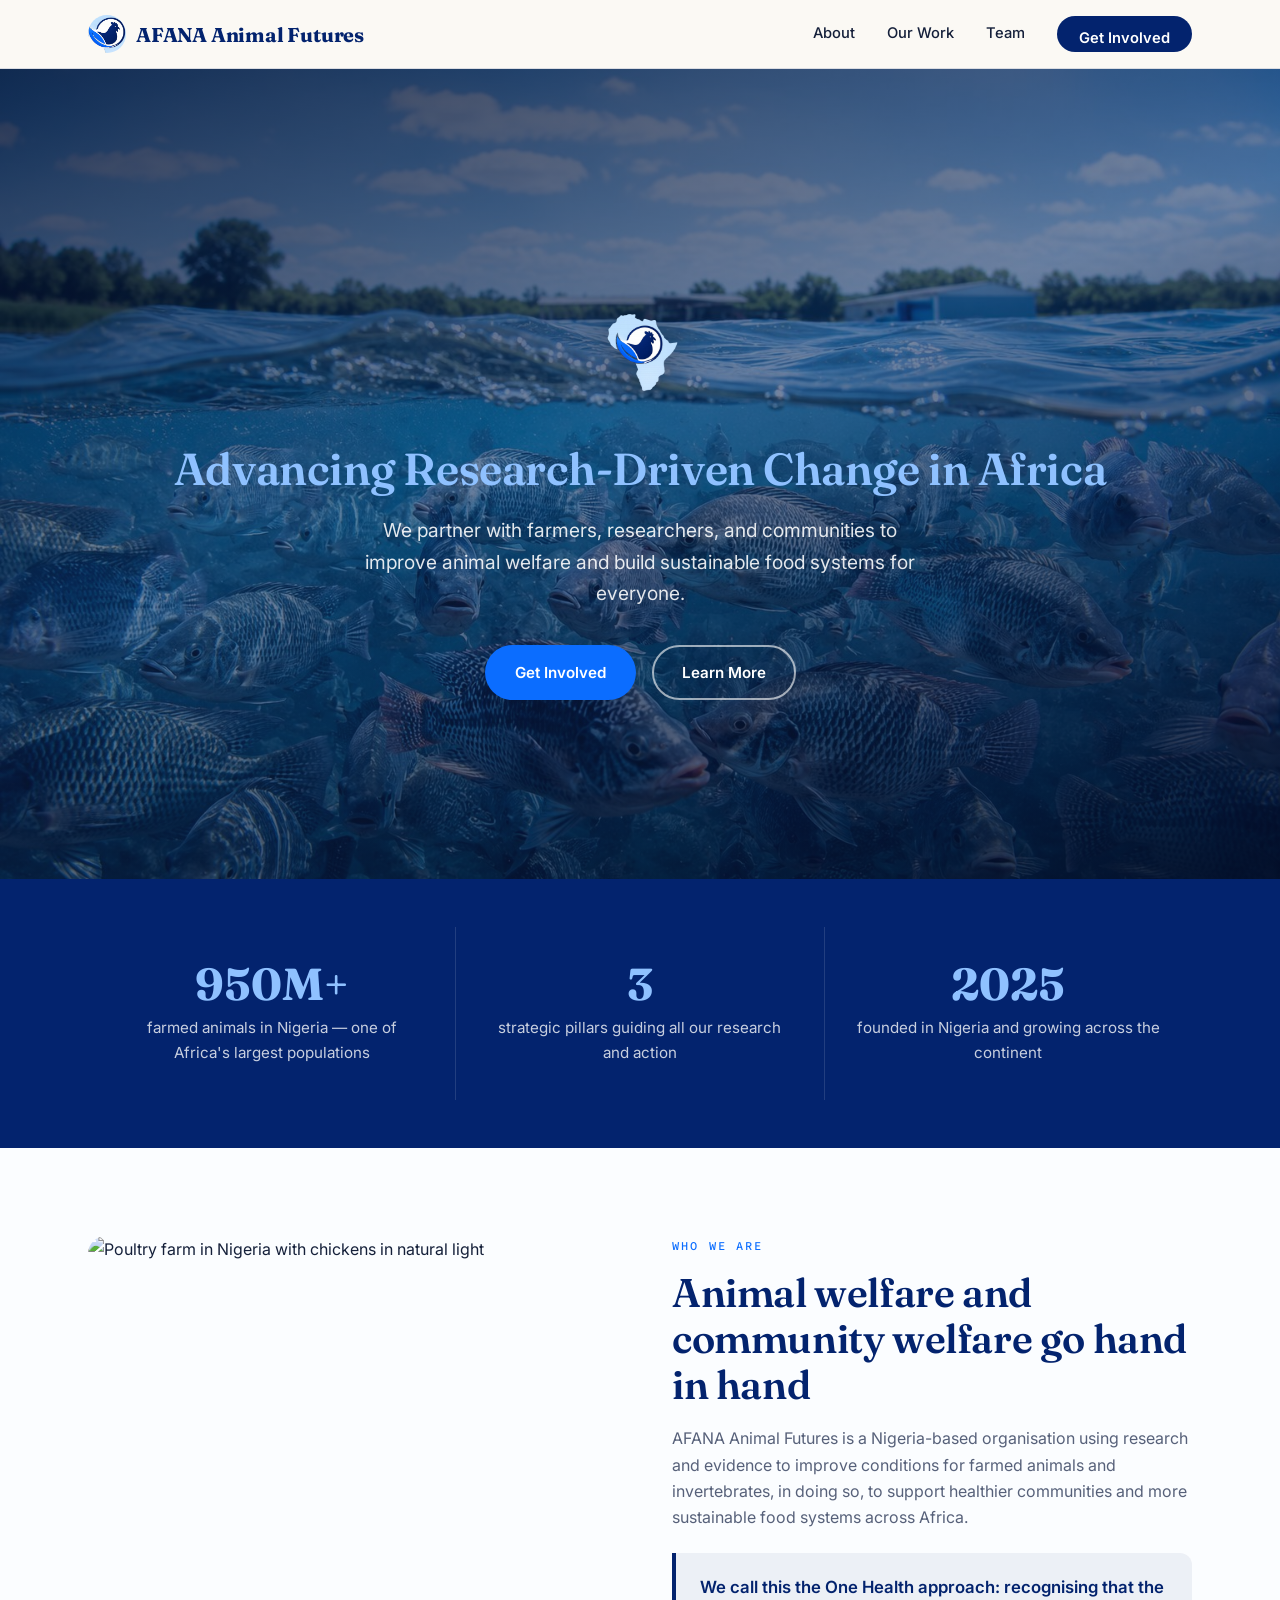
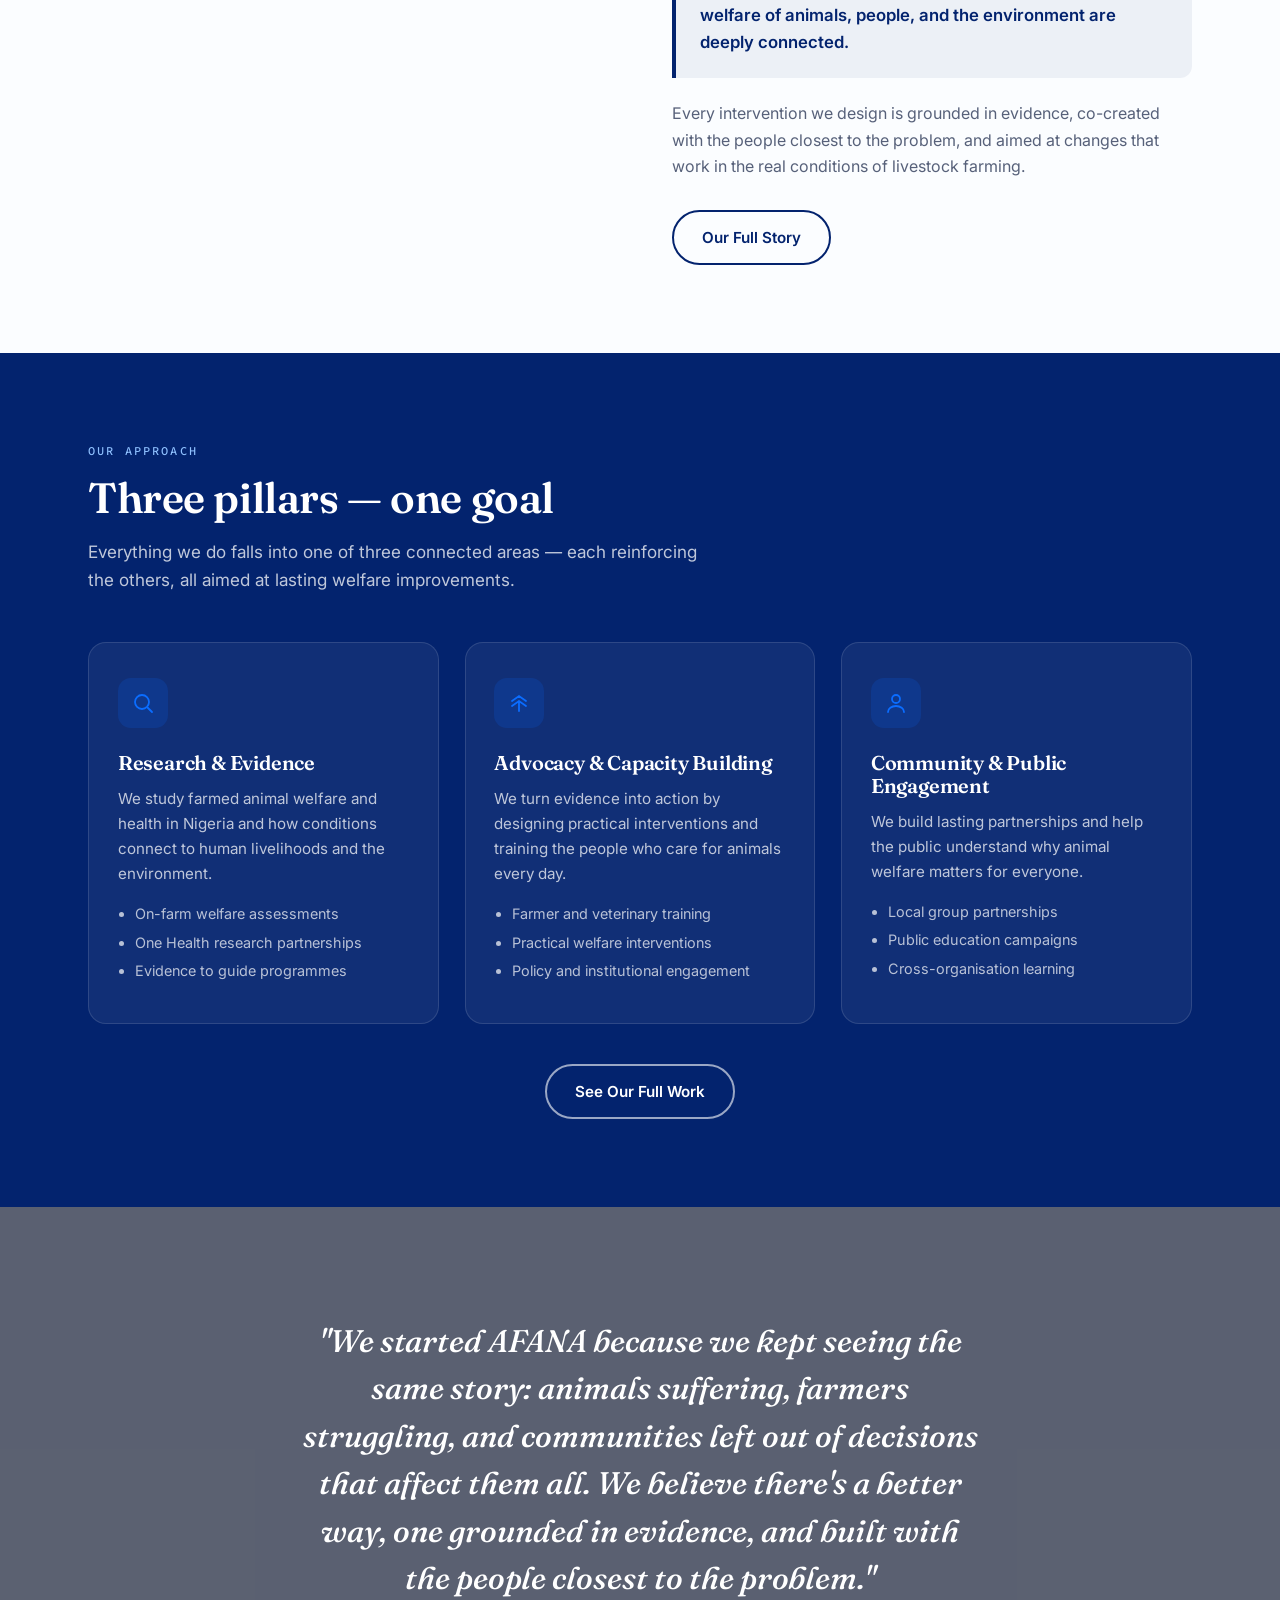
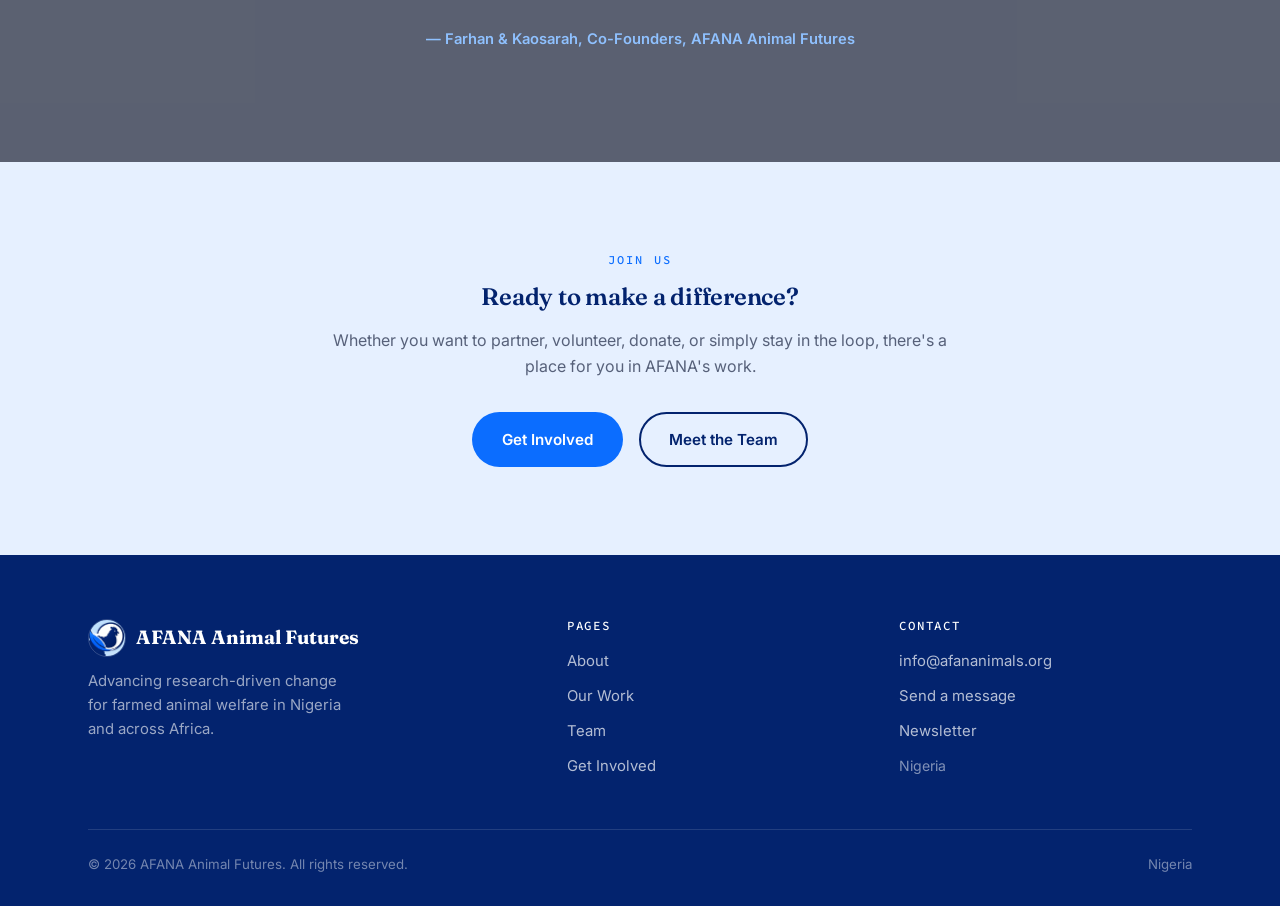
==== commit c2b3c68d: "Update index.html" ====
--- a/index.html
+++ b/index.html
@@ -43,12 +43,11 @@
     <div class="hero-bg"></div>
     <div class="hero-inner">
       <img src="images/afana-logo.png" alt="AFANA Animal Futures logo" style="width:84px; height:auto; margin-bottom:1.8rem; filter:drop-shadow(0 6px 18px rgba(0,0,0,0.35));">
-      <span class="eyebrow">Advancing Research-Driven Change in Africa</span>
-      <h1>Better lives for farmed animals<br>Stronger futures for all</h1>
-      <p class="lead">At AFANA, we work with farmers, researchers, and communities to improve the welfare of farmed animals and invertebrates, research on healthier food systems and healthier environment to create a sustainable community for all.</p>
+      <h1 style="font-size:clamp(1.8rem, 3.5vw, 3rem); color:#8FC1FF; font-family:'Fraunces',serif; white-space:nowrap;">Advancing Research-Driven Change in Africa</h1>
+<p class="lead">We partner with farmers, researchers, and communities to improve animal welfare and build sustainable food systems for everyone.</p>
       <div class="hero-btns">
         <a href="get-involved.html" class="btn btn-primary">Get Involved</a>
-        <a href="about.html" class="btn btn-outline-white">Learn About Our Work</a>
+        <a href="about.html" class="btn btn-outline-white">Learn More</a>
       </div>
     </div>
   </section>
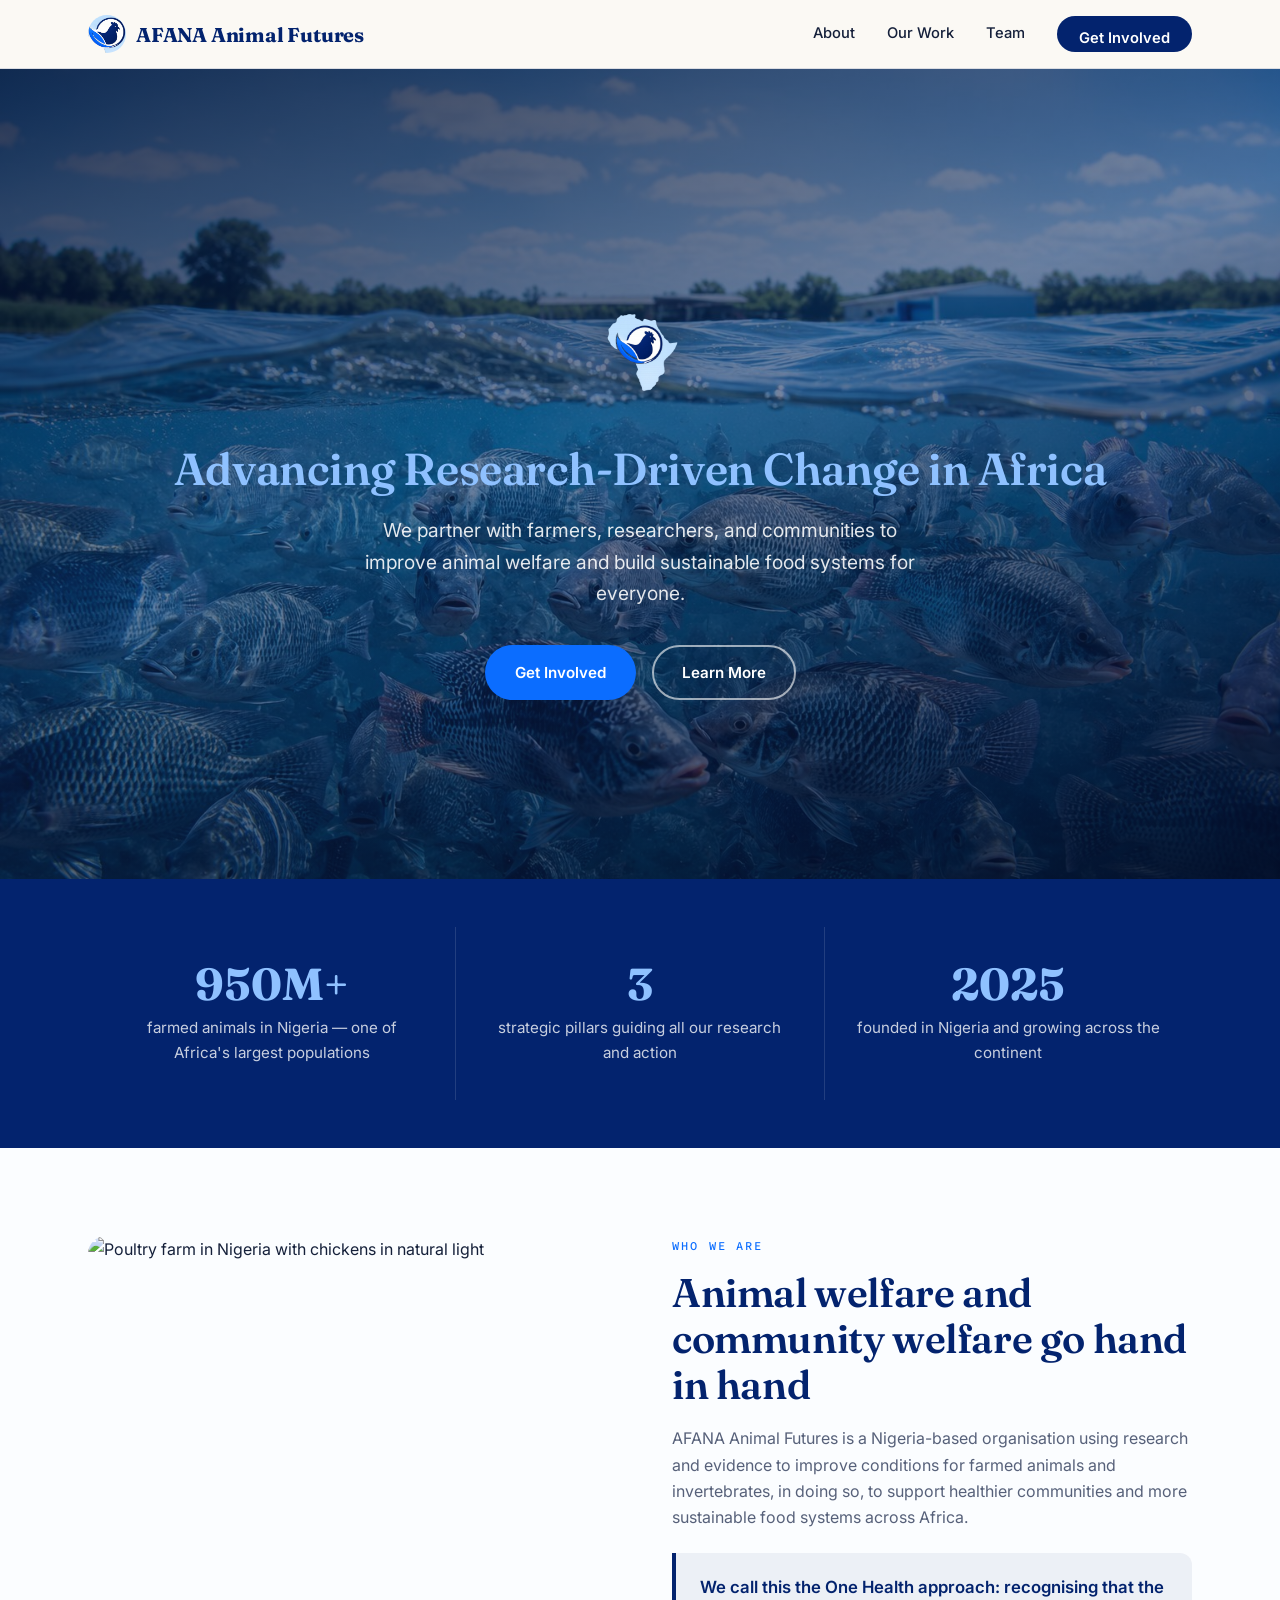
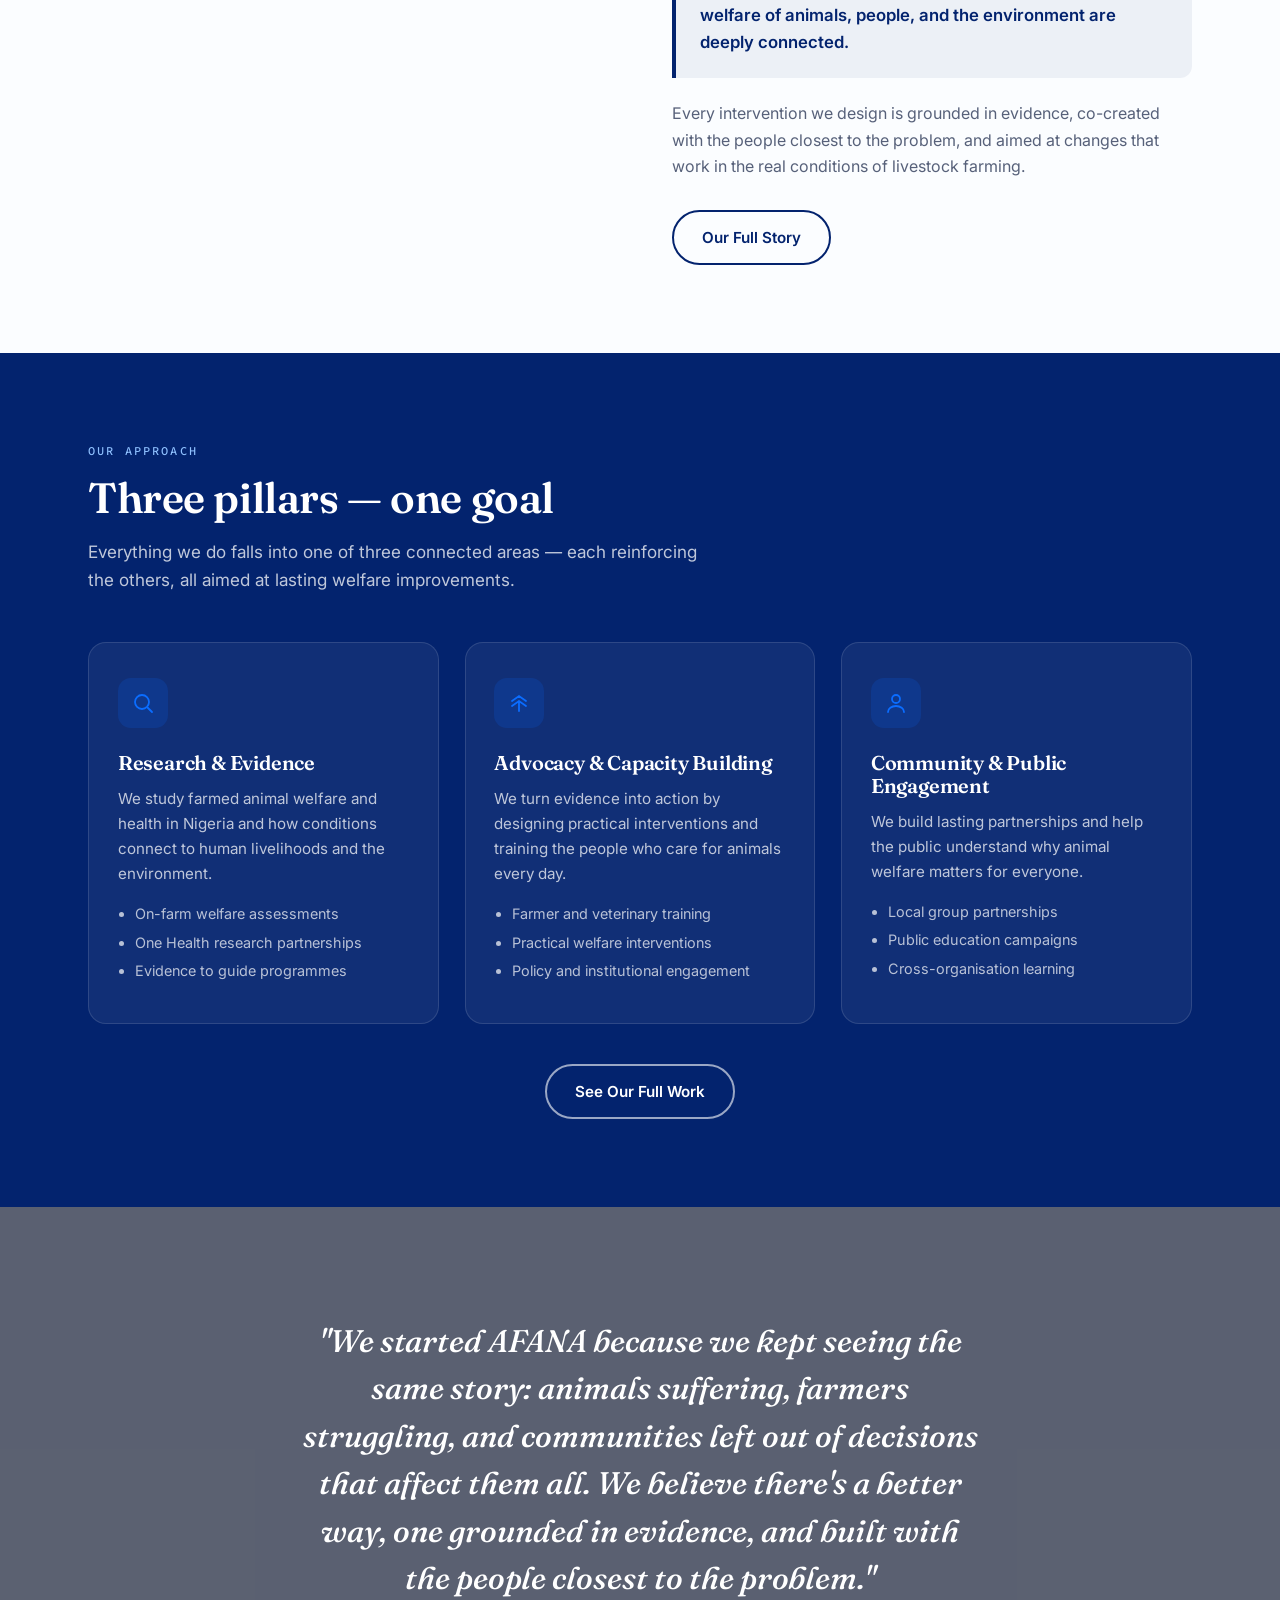
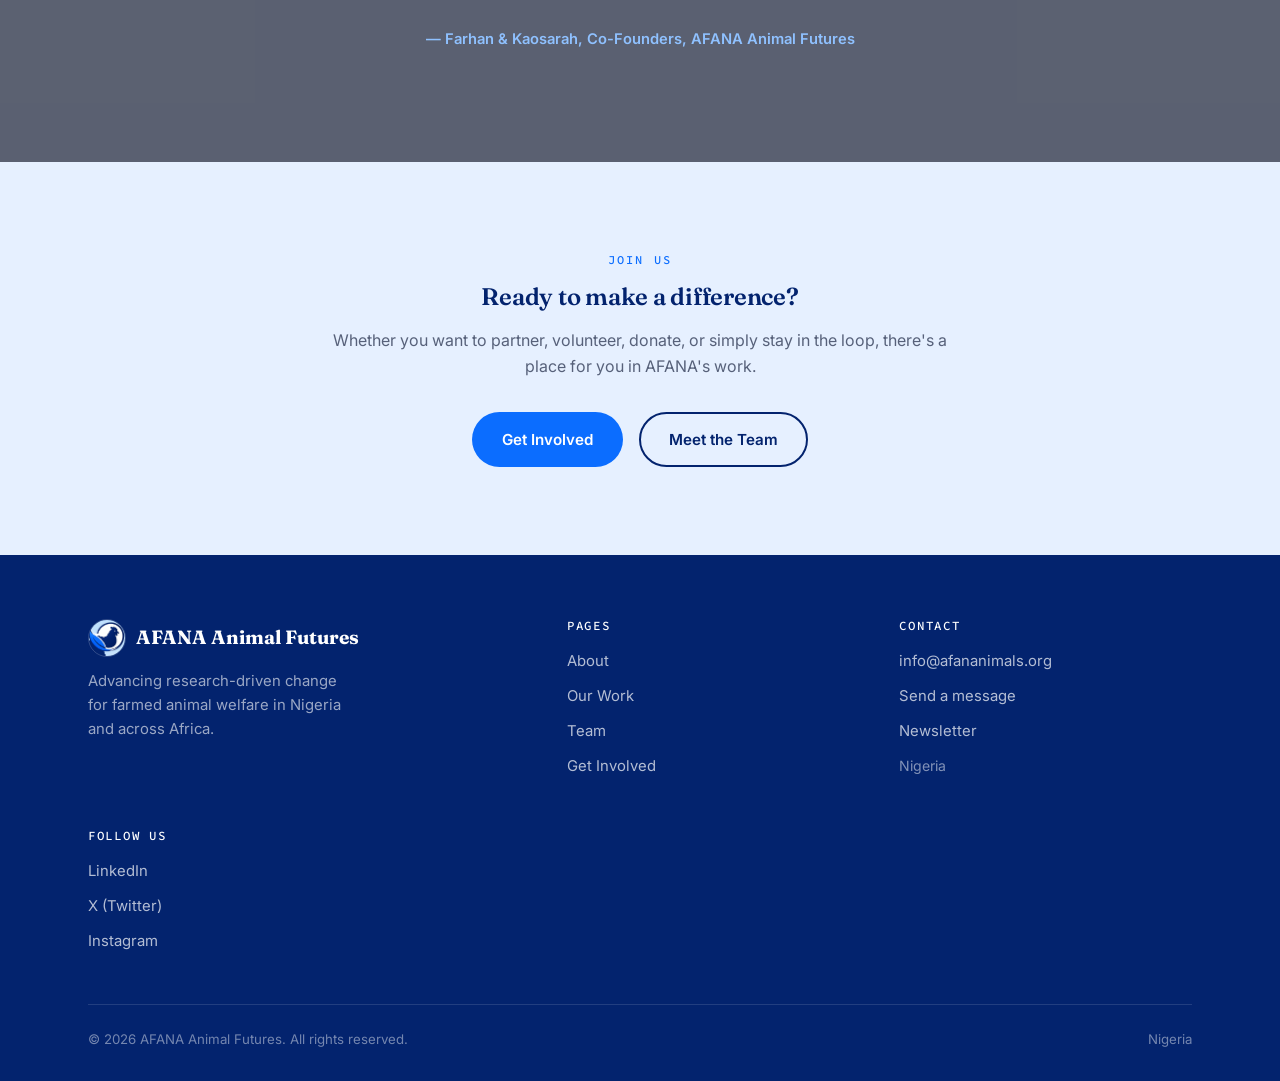
==== commit ac55d3bb: "Update index.html" ====
--- a/index.html
+++ b/index.html
@@ -192,6 +192,12 @@
         <a href="get-involved.html#newsletter">Newsletter</a>
         <p style="font-size:0.88rem; color:rgba(255,255,255,0.5); margin-top:0.3rem;">Nigeria</p>
       </div>
+      <div class="footer-col">
+  <h4>Follow Us</h4>
+  <a href="https://www.linkedin.com/company/afana-animal-futures" target="_blank" rel="noopener">LinkedIn</a>
+  <a href="https://twitter.com/afanaanimals" target="_blank" rel="noopener">X (Twitter)</a>
+  <a href="https://www.instagram.com/afanaanimals" target="_blank" rel="noopener">Instagram</a>
+</div>
     </div>
     <div class="footer-bottom">
       <span>© 2026 AFANA Animal Futures. All rights reserved.</span>
--- a/css/style.css
+++ b/css/style.css
@@ -507,3 +507,29 @@
   *, *::before, *::after { transition: none !important; animation: none !important; }
 }
 a:focus-visible, button:focus-visible { outline: 2px solid var(--clay); outline-offset: 3px; }
+/* ══════════════════════════════
+   TEAM GRID VARIANTS
+══════════════════════════════ */
+.team-grid--founders {
+  display: grid;
+  grid-template-columns: repeat(2, 1fr);
+  gap: 1.6rem;
+  max-width: 620px;
+  margin: 0 auto 2.4rem;
+}
+
+.team-grid--staff {
+  display: grid;
+  grid-template-columns: repeat(3, 1fr);
+  gap: 1.6rem;
+}
+
+@media (max-width: 960px) {
+  .team-grid--founders { max-width: 100%; }
+  .team-grid--staff { grid-template-columns: repeat(2, 1fr); }
+}
+
+@media (max-width: 580px) {
+  .team-grid--founders,
+  .team-grid--staff { grid-template-columns: 1fr 1fr; }
+}
